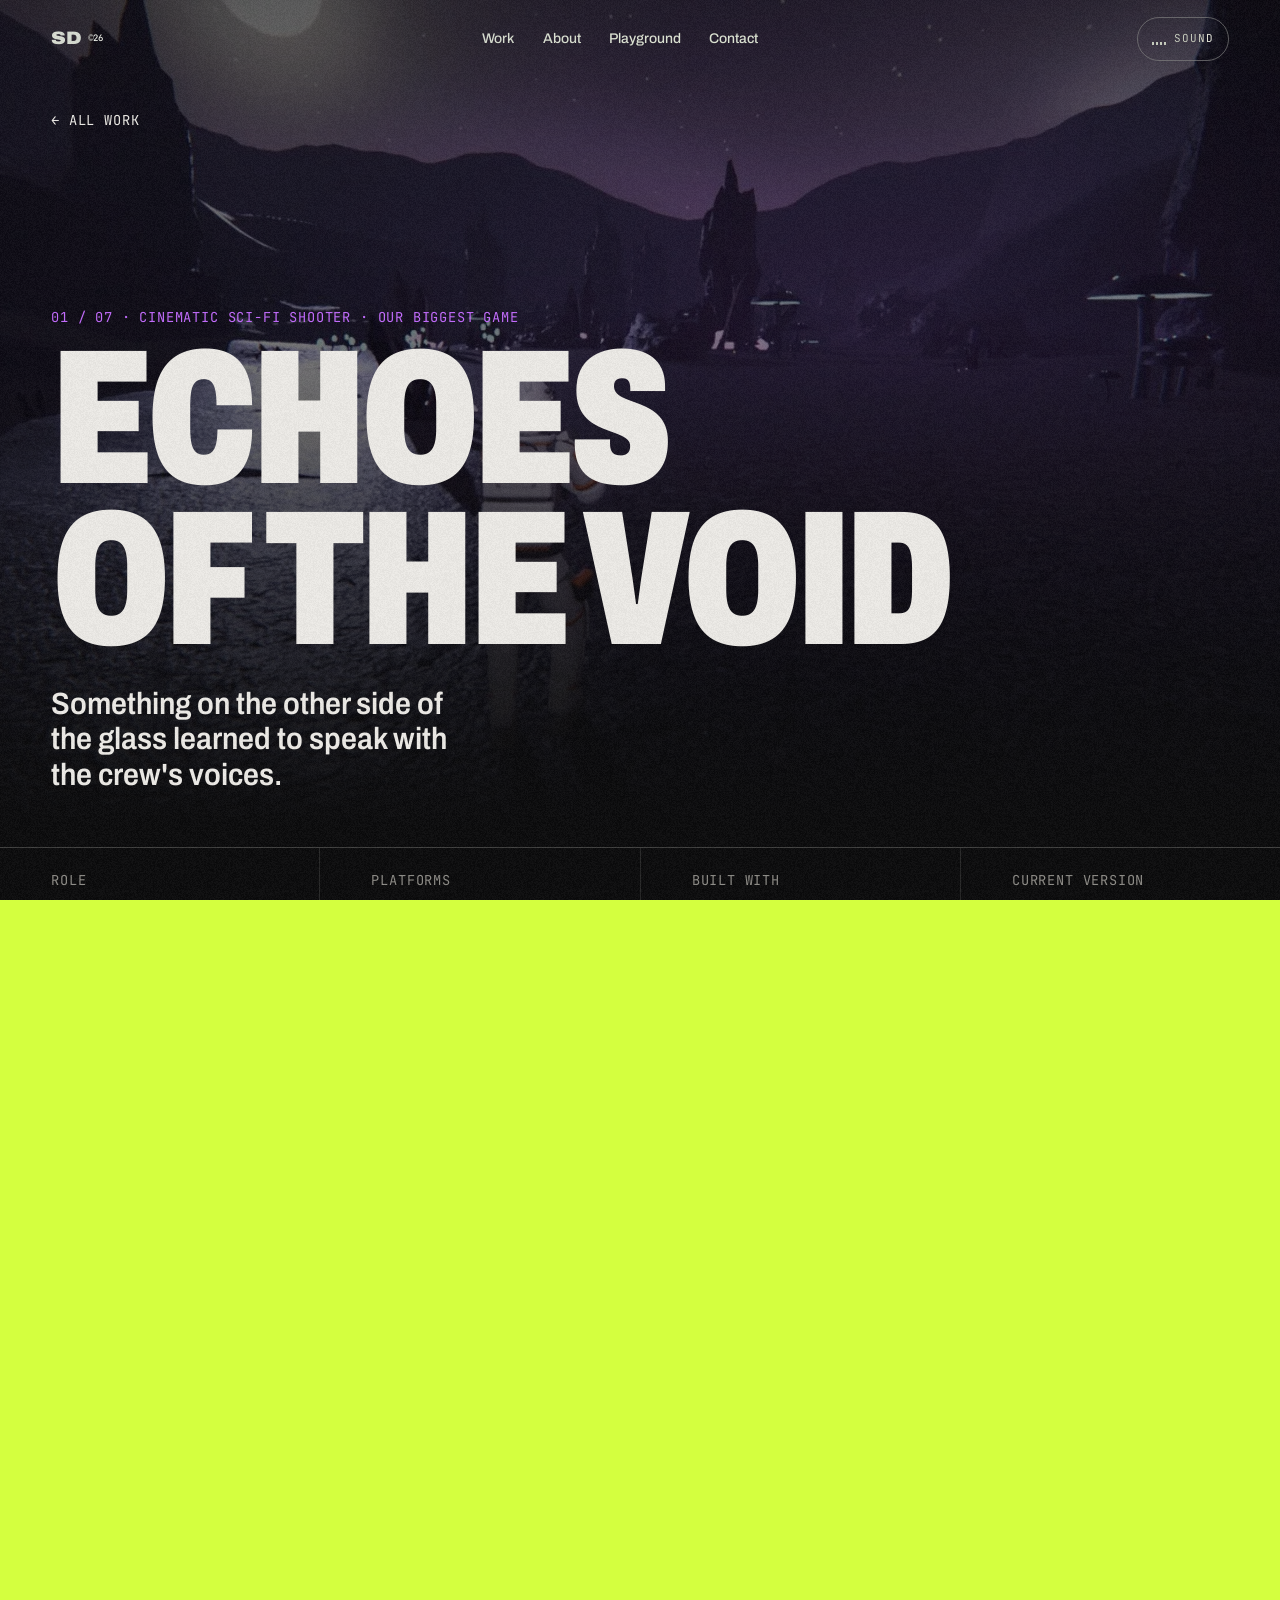
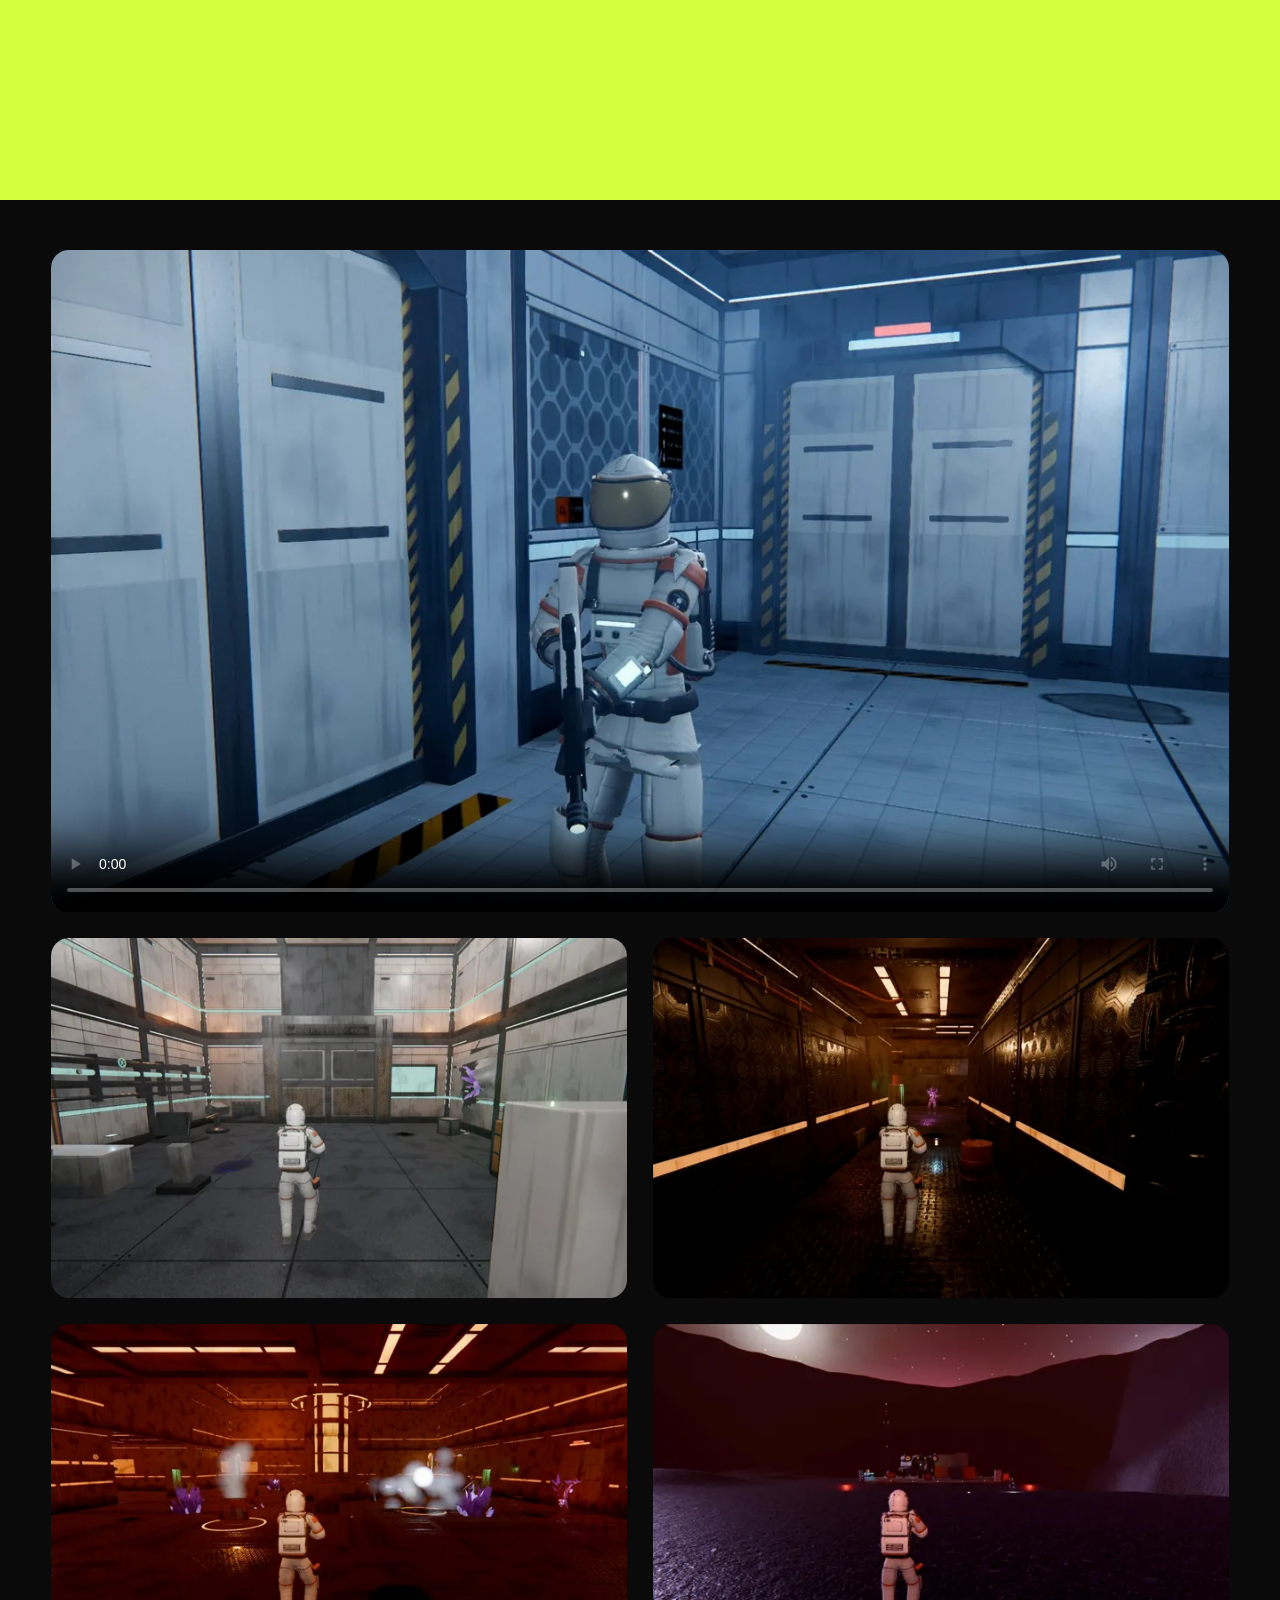
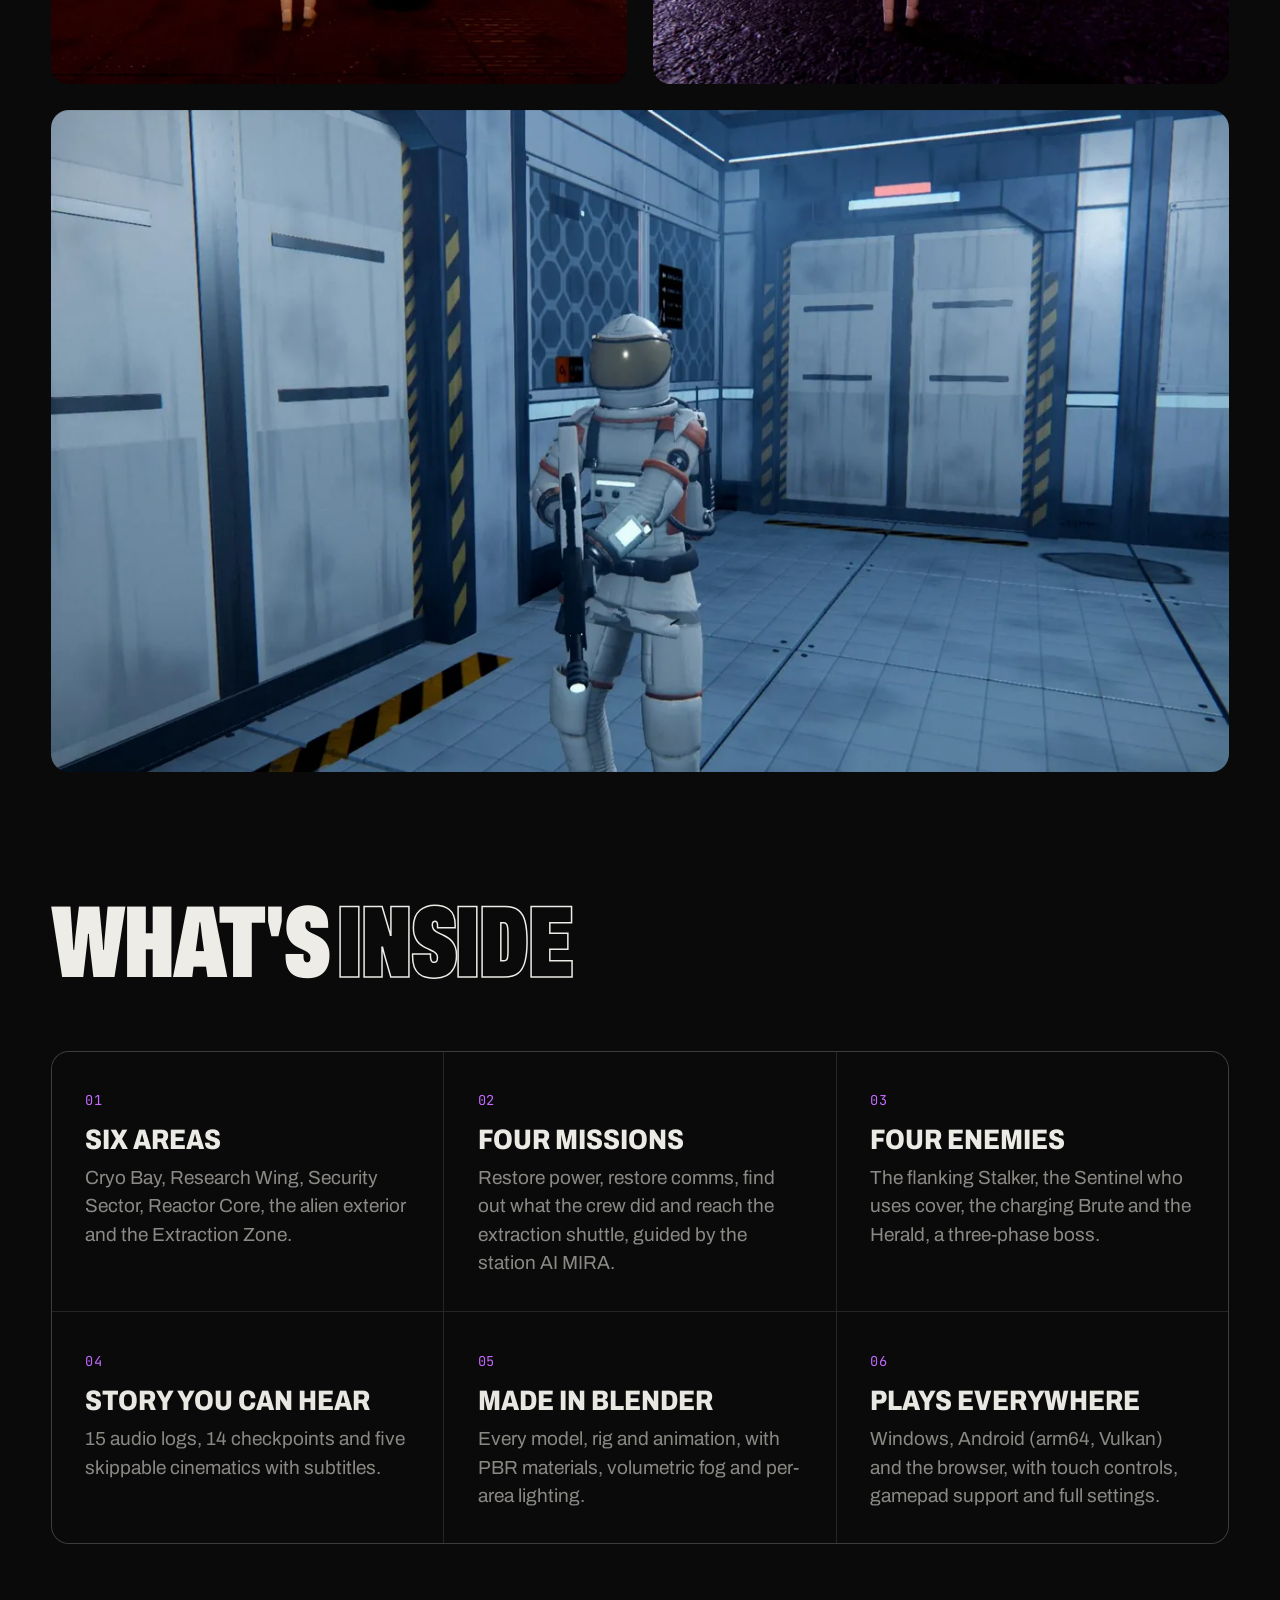
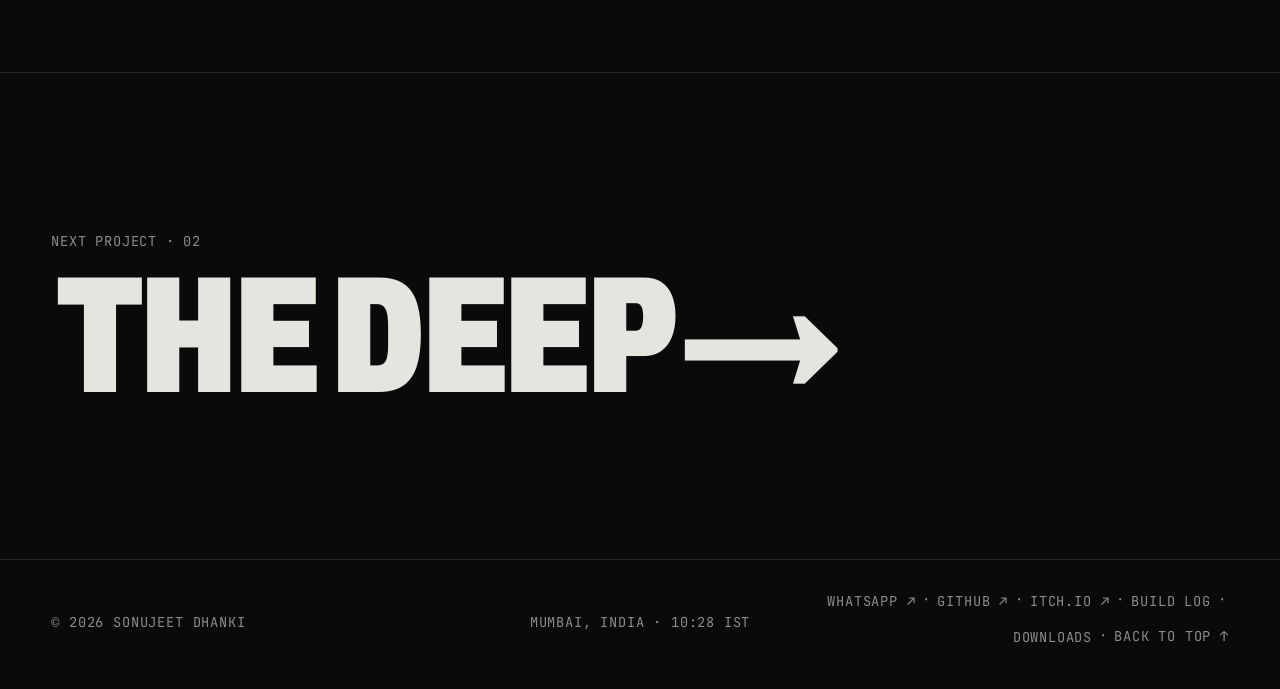
==== work/echoes-of-the-void/index.html @ 6c745fa0 "Portfolio v2.7 (static site) for GitHub Pages at sonujeetdhanki.is-a.dev" ====
<!doctype html>
<html lang="en" class="no-js">
<head>
<script src="../../assets/js/parts.js"></script>
<meta charset="utf-8">
<meta name="viewport" content="width=device-width, initial-scale=1, viewport-fit=cover">
<title>ECHOES OF THE VOID — Sonujeet Dhanki</title>
<meta name="description" content="ECHOES OF THE VOID by Sonujeet Dhanki: a cinematic third-person sci-fi shooter made in Godot 4.7 and Blender. Wake from stasis on an alien world. Web · Windows · Android.">
<meta name="theme-color" content="#0a0a0b">
<meta name="color-scheme" content="dark">
<link rel="canonical" href="https://sonujeetdhanki.is-a.dev/work/echoes-of-the-void/">
<meta property="og:type" content="website">
<meta property="og:site_name" content="Sonujeet Dhanki">
<meta property="og:title" content="ECHOES OF THE VOID — Sonujeet Dhanki">
<meta property="og:description" content="ECHOES OF THE VOID by Sonujeet Dhanki: a cinematic third-person sci-fi shooter made in Godot 4.7 and Blender. Wake from stasis on an alien world. Web · Windows · Android.">
<meta property="og:url" content="https://sonujeetdhanki.is-a.dev/work/echoes-of-the-void/">
<meta property="og:image" content="https://sonujeetdhanki.is-a.dev/og.png">
<meta property="og:image:width" content="1200">
<meta property="og:image:height" content="630">
<meta property="og:image:alt" content="Sonujeet Dhanki — indie game and app developer">
<meta name="twitter:card" content="summary_large_image">
<meta name="twitter:title" content="ECHOES OF THE VOID — Sonujeet Dhanki">
<meta name="twitter:description" content="ECHOES OF THE VOID by Sonujeet Dhanki: a cinematic third-person sci-fi shooter made in Godot 4.7 and Blender. Wake from stasis on an alien world. Web · Windows · Android.">
<meta name="twitter:image" content="https://sonujeetdhanki.is-a.dev/og.png">
<link rel="icon" href="/favicon.ico" sizes="48x48">
<link rel="icon" href="/favicon-192.png" sizes="192x192" type="image/png">
<link rel="icon" href="/favicon-96.png" sizes="96x96" type="image/png">
<link rel="icon" href="../../favicon.svg" type="image/svg+xml">
<link rel="icon" href="../../favicon-32.png" sizes="32x32" type="image/png">
<link rel="apple-touch-icon" href="../../apple-touch-icon.png">
<link rel="manifest" href="../../site.webmanifest">
<link rel="preload" href="../../assets/fonts/archivo-var.woff2" as="font" type="font/woff2" crossorigin>
<link rel="stylesheet" href="../../assets/css/main.css">
<script src="../../assets/js/boot.js"></script>
<script type="application/ld+json">{"@context": "https://schema.org", "@type": "VideoGame", "name": "ECHOES OF THE VOID", "url": "https://sonujeetdhanki.is-a.dev/work/echoes-of-the-void/", "description": "A cinematic third-person sci-fi shooter made in Godot 4.7, with every model, rig and animation made in Blender. NYX-7 is a tidally locked alien world in permanent violet twilight. ORPHEUS Research Station was built 2 km from the Spire, a black monolith that broadcasts structured signals. Then the Spire sang, and the station went dark. For 41 days it has been broadcasting toward Earth in Dr. Iyer's voice: \"Come to us.\" You are Specialist Kabir Rao, woken from medical stasis on day 153.", "image": "https://sonujeetdhanki.is-a.dev/assets/img/eco-cryo-1280.webp", "author": {"@type": "Person", "@id": "https://sonujeetdhanki.is-a.dev/#person", "name": "Sonujeet Dhanki", "url": "https://sonujeetdhanki.is-a.dev/"}, "genre": ["Action", "Shooter", "Sci-fi", "Horror"], "gamePlatform": ["Web", "Windows", "Android"], "operatingSystem": "Web, Windows, Android", "applicationCategory": "GameApplication", "softwareVersion": "1.0.0", "trailer": {"@type": "VideoObject", "name": "ECHOES OF THE VOID trailer", "description": "Gameplay trailer for ECHOES OF THE VOID by Sonujeet Dhanki.", "thumbnailUrl": "https://sonujeetdhanki.is-a.dev/assets/img/eco-cryo-1280.webp", "contentUrl": "https://sonujeetdhanki.is-a.dev/assets/media/eco-trailer.mp4", "uploadDate": "2026-11-04", "duration": "PT1M3S"}, "sameAs": ["https://echoes-of-the-void.sites.tab.bot/", "https://sonujeet.itch.io/echoes-of-the-void", "https://echoes-downloads.sites.tab.bot/download/"], "isAccessibleForFree": true}</script>
<style>:root{--pacc:#C46BFF}</style>
<link rel="stylesheet" href="../../assets/css/v27.css?v=27">
</head>
<body id="top" class="case" data-acc="#C46BFF">
<a class="skip" href="#main">Skip to content</a>
<div class="grain" aria-hidden="true"></div>
<div class="progress" aria-hidden="true"></div>
<header class="hdr">
  <a class="logo" href="../../" aria-label="Sonujeet Dhanki, home">SD<sup>©26</sup></a>
  <nav class="nav" aria-label="Primary">
    <a href="../../#work">Work</a><a href="../../#about">About</a><a href="../../#play">Playground</a><a href="../../#contact">Contact</a>
  </nav>
  <div class="tools">
    <button class="chip snd" type="button" aria-pressed="false" aria-label="Sound off. Turn sound on"><span class="bars" aria-hidden="true"><i></i><i></i><i></i><i></i></span><span class="snd__t">Sound</span></button>
    <button class="chip menu-btn" type="button" aria-expanded="false" aria-controls="mmenu">Menu</button>
  </div>
</header>
<nav class="mmenu" id="mmenu" aria-label="Mobile">
  <a href="../../#work">Work</a><a href="../../#about">About</a><a href="../../#play">Playground</a><a href="../../#contact">Contact</a>
  <div class="mono"><span>Sonujeet Dhanki</span><span>Mumbai, India</span></div>
<a class="mmenu__wa" href="https://wa.me/919890533574?text=Hi%20Sonujeet%2C%20I%20saw%20your%20portfolio" target="_blank" rel="noopener"><svg class="wa-ico" viewBox="0 0 24 24" width="22" height="22" aria-hidden="true" focusable="false"><path fill="currentColor" d="M17.472 14.382c-.297-.149-1.758-.867-2.03-.967-.273-.099-.471-.148-.67.15-.197.297-.767.966-.94 1.164-.173.199-.347.223-.644.075-.297-.15-1.255-.463-2.39-1.475-.883-.788-1.48-1.761-1.653-2.059-.173-.297-.018-.458.13-.606.134-.133.298-.347.446-.52.149-.174.198-.298.298-.497.099-.198.05-.371-.025-.52-.075-.149-.669-1.612-.916-2.207-.242-.579-.487-.5-.669-.51-.173-.008-.371-.01-.57-.01-.198 0-.52.074-.792.372-.272.297-1.04 1.016-1.04 2.479 0 1.462 1.065 2.875 1.213 3.074.149.198 2.096 3.2 5.077 4.487.709.306 1.262.489 1.694.625.712.227 1.36.195 1.871.118.571-.085 1.758-.719 2.006-1.413.248-.694.248-1.289.173-1.413-.074-.124-.272-.198-.57-.347m-5.421 7.403h-.004a9.87 9.87 0 01-5.031-1.378l-.361-.214-3.741.982.998-3.648-.235-.374a9.86 9.86 0 01-1.51-5.26c.001-5.45 4.436-9.884 9.888-9.884 2.64 0 5.122 1.03 6.988 2.898a9.825 9.825 0 012.893 6.994c-.003 5.45-4.437 9.884-9.885 9.884m8.413-18.297A11.815 11.815 0 0012.05 0C5.495 0 .16 5.335.157 11.892c0 2.096.547 4.142 1.588 5.945L.057 24l6.305-1.654a11.882 11.882 0 005.683 1.448h.005c6.554 0 11.89-5.335 11.893-11.893a11.821 11.821 0 00-3.48-8.413z"/></svg><span>Message me on WhatsApp</span></a>
</nav>
<div class="cursor" aria-hidden="true"><div class="cursor__ring"><span>View</span></div><div class="cursor__dot"></div></div>
<div class="curtain" aria-hidden="true"></div>

<main id="main">
  <section class="case-hero" aria-labelledby="case-t">
    <div class="case-hero__bg"><img src="../../assets/img/eco-exterior-1280.webp" srcset="../../assets/img/eco-exterior-720.webp 720w, ../../assets/img/eco-exterior-1280.webp 1280w" sizes="100vw" alt="" width="1280" height="720"></div>
    <a class="back mono" href="../../#work">← All work</a>
    <span class="mono" style="color:var(--pacc);margin-top:auto;margin-bottom:14px">01 / 07 · Cinematic sci-fi shooter · Our biggest game</span>
    <h1 class="case-title" id="case-t"><span class="line"><span>ECHOES</span></span> <span class="line"><span>OF THE VOID</span></span></h1>
    <p class="case-tag">Something on the other side of the glass learned to speak with the crew's voices.</p>
  </section>
  <dl class="case-meta">
    <div><dt class="mono">Role</dt><dd>Design, code, 3D models, rigs, animation, audio, builds</dd></div>
    <div><dt class="mono">Platforms</dt><dd>Web · Windows · Android</dd></div>
    <div><dt class="mono">Built with</dt><dd>Godot 4.7 · Blender 4.2 · GDScript · HTML5 (WebGL) · Android</dd></div>
    <div><dt class="mono">Current version</dt><dd>v1.0.0 · 2026</dd></div>
  </dl>
  <section class="case-body" aria-labelledby="ov-t">
    <h2 id="ov-t">The <span style="color:var(--pacc)">idea</span></h2>
    <div><p>A cinematic third-person sci-fi shooter made in Godot 4.7, with every model, rig and animation made in Blender. NYX-7 is a tidally locked alien world in permanent violet twilight. ORPHEUS Research Station was built 2 km from the Spire, a black monolith that broadcasts structured signals. Then the Spire sang, and the station went dark. For 41 days it has been broadcasting toward Earth in Dr. Iyer&#x27;s voice: &quot;Come to us.&quot; You are Specialist Kabir Rao, woken from medical stasis on day 153.</p><p>Guided by the station AI MIRA, restore power, restore comms, find out what the crew did, warn Earth not to answer, and reach the extraction shuttle.</p><div class="case-links"><a class="btn magnetic" href="https://echoes-of-the-void.sites.tab.bot/" rel="noopener">Play in browser <span class="arr" aria-hidden="true">→</span></a><a class="btn btn--ghost magnetic" href="https://echoes-downloads.sites.tab.bot/download/" rel="noopener">Download for Windows · Android <span class="arr" aria-hidden="true">→</span></a><a class="btn btn--ghost magnetic" href="https://sonujeet.itch.io/echoes-of-the-void" rel="noopener">Get it on itch.io <span class="arr" aria-hidden="true">→</span></a></div><p class="mono" style="color:var(--mute);margin-top:18px">The browser version is for desktop browsers and downloads about 172 MB the first time. The Windows build looks and runs best.</p></div>
  </section>
  <div class="gallery">
  <div class="wide rv"><video class="trailer" controls playsinline preload="none" poster="../../assets/img/eco-cryo-1280.webp" src="../../assets/media/eco-trailer.mp4" aria-label="ECHOES OF THE VOID gameplay trailer"></video></div>
  <div class="two"><div class="wide rv"><img src="../../assets/img/eco-research-1280.webp" srcset="../../assets/img/eco-research-720.webp 720w, ../../assets/img/eco-research-1280.webp 1280w" sizes="(max-width:700px) 92vw, 46vw" alt="ECHOES OF THE VOID: the Research Wing" width="1280" height="720" loading="lazy" decoding="async"></div><div class="wide rv"><img src="../../assets/img/eco-security-1280.webp" srcset="../../assets/img/eco-security-720.webp 720w, ../../assets/img/eco-security-1280.webp 1280w" sizes="(max-width:700px) 92vw, 46vw" alt="ECHOES OF THE VOID: the Security Sector" width="1280" height="720" loading="lazy" decoding="async"></div></div>
  <div class="two"><div class="wide rv"><img src="../../assets/img/eco-reactor-1280.webp" srcset="../../assets/img/eco-reactor-720.webp 720w, ../../assets/img/eco-reactor-1280.webp 1280w" sizes="(max-width:700px) 92vw, 46vw" alt="ECHOES OF THE VOID: the Reactor Core" width="1280" height="720" loading="lazy" decoding="async"></div><div class="wide rv"><img src="../../assets/img/eco-extraction-1280.webp" srcset="../../assets/img/eco-extraction-720.webp 720w, ../../assets/img/eco-extraction-1280.webp 1280w" sizes="(max-width:700px) 92vw, 46vw" alt="ECHOES OF THE VOID: the Extraction Zone" width="1280" height="720" loading="lazy" decoding="async"></div></div>
  <div class="wide rv"><img src="../../assets/img/eco-cryo-1280.webp" srcset="../../assets/img/eco-cryo-720.webp 720w, ../../assets/img/eco-cryo-1280.webp 1280w" sizes="92vw" alt="ECHOES OF THE VOID: Specialist Kabir Rao in the Cryo Bay" width="1280" height="720" loading="lazy" decoding="async"></div>
</div>
  <section class="feat-wrap" aria-labelledby="ft-t"><div class="sec-head"><h2 class="sec-title" id="ft-t" style="font-size:clamp(44px,8vw,130px)">What's <span class="o">inside</span></h2></div><div class="feat"><div><div class="rv"><span class="mono">01</span><h3>Six areas</h3><p>Cryo Bay, Research Wing, Security Sector, Reactor Core, the alien exterior and the Extraction Zone.</p></div></div><div><div class="rv"><span class="mono">02</span><h3>Four missions</h3><p>Restore power, restore comms, find out what the crew did and reach the extraction shuttle, guided by the station AI MIRA.</p></div></div><div><div class="rv"><span class="mono">03</span><h3>Four enemies</h3><p>The flanking Stalker, the Sentinel who uses cover, the charging Brute and the Herald, a three-phase boss.</p></div></div><div><div class="rv"><span class="mono">04</span><h3>Story you can hear</h3><p>15 audio logs, 14 checkpoints and five skippable cinematics with subtitles.</p></div></div><div><div class="rv"><span class="mono">05</span><h3>Made in Blender</h3><p>Every model, rig and animation, with PBR materials, volumetric fog and per-area lighting.</p></div></div><div><div class="rv"><span class="mono">06</span><h3>Plays everywhere</h3><p>Windows, Android (arm64, Vulkan) and the browser, with touch controls, gamepad support and full settings.</p></div></div></div></section>
  <a class="next" href="../../work/the-deep/" data-cursor="Next"><span class="mono">Next project · 02</span><span class="next__t">THE DEEP →</span></a>
</main>
<footer class="ftr">
  <span class="mono">© 2026 Sonujeet Dhanki</span>
  <span class="mono mid">Mumbai, India · <span class="ist">--:--</span> IST</span>
  <span class="end"><a class="mono" href="https://wa.me/919890533574?text=Hi%20Sonujeet%2C%20I%20saw%20your%20portfolio" target="_blank" rel="noopener">WhatsApp ↗</a> &nbsp;·&nbsp; <a class="mono" href="https://github.com/sonujeetdhanki2003-stack" target="_blank" rel="noopener me">GitHub ↗</a> &nbsp;·&nbsp; <a class="mono" href="https://sonujeet.itch.io" rel="noopener">itch.io ↗</a> &nbsp;·&nbsp; <a class="mono" href="../../build-log/">Build log</a> &nbsp;·&nbsp; <a class="mono" href="../../downloads/">Downloads</a> &nbsp;·&nbsp; <a class="mono to-top" href="#top">Back to top ↑</a></span>
</footer>

<script type="module" src="../../assets/js/main.js?v=27"></script>
<script src="../../assets/js/v27.js?v=27" defer></script>
</body>
</html>
---- assets/css/main.css ----
@font-face{font-family:"Archivo";src:url("../fonts/archivo-var.woff2") format("woff2");font-weight:100 900;font-stretch:62% 125%;font-display:swap}
@font-face{font-family:"JBM";src:url("../fonts/jbm-var.woff2") format("woff2");font-weight:100 800;font-display:swap}
:root{
  --bg:#0a0a0b;--bg2:#111113;--ink:#eeece7;--mute:#8d8b86;--line:rgba(238,236,231,.12);
  --acc:#d4ff3f;--acc-ink:#0a0a0b;
  --f:"Archivo",system-ui,-apple-system,"Segoe UI",Roboto,sans-serif;--m:"JBM",ui-monospace,Menlo,Consolas,monospace;
  --pad:clamp(18px,4vw,56px);--ease:cubic-bezier(.16,1,.3,1);
  --vh:1svh;
}
*,*::before,*::after{box-sizing:border-box}
html{-webkit-text-size-adjust:100%;text-size-adjust:100%;background:var(--bg);color:var(--ink);scrollbar-width:thin;scrollbar-color:#333 var(--bg)}
html.lenis,html.lenis body{height:auto}
.lenis.lenis-smooth{scroll-behavior:auto!important}
body{margin:0;font-family:var(--f);font-size:clamp(16px,1.05vw + 10px,19px);line-height:1.5;font-stretch:100%;overflow-x:clip;-webkit-font-smoothing:antialiased;-webkit-tap-highlight-color:transparent}
img,video,svg,canvas{display:block;max-width:100%}
a{color:inherit;text-decoration:none}
button{font:inherit;color:inherit;background:none;border:0;padding:0;cursor:pointer}
::selection{background:var(--acc);color:var(--acc-ink)}
:focus-visible{outline:2px solid var(--acc);outline-offset:4px;border-radius:4px}
.sr{position:absolute!important;width:1px;height:1px;padding:0;margin:-1px;overflow:hidden;clip:rect(0,0,0,0);white-space:nowrap;border:0}
.skip{position:fixed;left:12px;top:-60px;z-index:200;background:var(--acc);color:var(--acc-ink);padding:10px 14px;border-radius:999px;font-weight:700}
.skip:focus{top:12px}
.mono{font-family:var(--m);font-size:.72em;letter-spacing:.06em;text-transform:uppercase}
.acc{color:var(--acc)}

/* grain */
.grain{position:fixed;inset:-50%;z-index:90;pointer-events:none;opacity:.07;background:url("../img/noise.png");animation:grain 1s steps(6) infinite}
@keyframes grain{0%{transform:translate(0,0)}20%{transform:translate(-5%,3%)}40%{transform:translate(4%,-6%)}60%{transform:translate(-3%,5%)}80%{transform:translate(6%,2%)}100%{transform:translate(0,0)}}

/* gl */
#gl{position:fixed;inset:0;width:100%;height:100%;z-index:0;pointer-events:none;opacity:0;transition:opacity 1.2s var(--ease)}
#gl.on{opacity:1}
.vignette{position:fixed;inset:0;z-index:1;pointer-events:none;background:radial-gradient(120% 80% at 50% 50%,transparent 55%,rgba(0,0,0,.55))}
main,header,footer{position:relative;z-index:2}

/* loader */
.loader{position:fixed;inset:0;z-index:150;background:var(--bg);display:flex;flex-direction:column;justify-content:space-between;padding:var(--pad)}
.loader__top,.loader__bot{display:flex;justify-content:space-between;align-items:flex-end;gap:1rem}
.loader__count{font-weight:900;font-size:clamp(88px,22vw,300px);line-height:.8;font-stretch:62%;letter-spacing:-.02em;font-variant-numeric:tabular-nums}
.loader__bar{position:absolute;left:0;bottom:0;height:3px;width:100%;background:var(--acc);transform-origin:left;transform:scaleX(0)}
.no-js .loader,.loaded .loader{display:none}
.curtain{position:fixed;inset:0;z-index:160;background:var(--acc);transform:translateY(100%);pointer-events:none}
.curtain.in{transform:translateY(0)}

/* header */
.hdr{position:fixed;top:0;left:0;right:0;z-index:100;display:flex;align-items:center;justify-content:space-between;padding:16px var(--pad);mix-blend-mode:difference;color:#fff}
.logo{font-weight:900;font-size:18px;letter-spacing:-.01em;font-stretch:115%;display:flex;align-items:center;gap:.35em;min-height:44px}
.logo sup{font-family:var(--m);font-size:9px;font-weight:500}
.nav{display:flex;gap:clamp(14px,2.2vw,34px);align-items:center}
.nav a{position:relative;font-size:14px;padding:12px 0;font-weight:500}
.nav a::after{content:"";position:absolute;left:0;right:0;bottom:8px;height:1px;background:currentColor;transform:scaleX(0);transform-origin:right;transition:transform .5s var(--ease)}
.nav a:hover::after{transform:scaleX(1);transform-origin:left}
.tools{display:flex;align-items:center;gap:6px}
.chip{display:inline-flex;align-items:center;gap:8px;min-height:44px;min-width:44px;justify-content:center;padding:0 14px;border:1px solid rgba(255,255,255,.35);border-radius:999px;font-family:var(--m);font-size:11px;letter-spacing:.08em;text-transform:uppercase}
.snd .bars{display:inline-flex;gap:2px;align-items:flex-end;height:12px}
.snd .bars i{width:2px;height:3px;background:currentColor;transition:height .3s}
.snd[aria-pressed="true"] .bars i{animation:eq .9s ease-in-out infinite}
.snd[aria-pressed="true"] .bars i:nth-child(2){animation-delay:-.3s}.snd[aria-pressed="true"] .bars i:nth-child(3){animation-delay:-.6s}.snd[aria-pressed="true"] .bars i:nth-child(4){animation-delay:-.15s}
@keyframes eq{0%,100%{height:3px}50%{height:12px}}
.menu-btn{display:none}
@media (max-width:820px){.nav{display:none}.menu-btn{display:inline-flex}}

/* mobile menu */
.mmenu{position:fixed;inset:0;z-index:99;background:var(--acc);color:var(--acc-ink);display:flex;flex-direction:column;justify-content:flex-end;padding:90px var(--pad) 40px;clip-path:inset(0 0 100% 0);transition:clip-path .8s var(--ease);visibility:hidden}
.mmenu.open{clip-path:inset(0 0 0 0);visibility:visible}
.mmenu a{display:block;font-weight:900;font-size:clamp(48px,15vw,96px);line-height:.95;font-stretch:75%;letter-spacing:-.02em;padding:.06em 0}
.mmenu .mono{margin-top:28px;display:flex;justify-content:space-between}
body.menu-open .hdr{mix-blend-mode:normal;color:var(--acc-ink)}
body.menu-open .hdr .chip{border-color:rgba(0,0,0,.35)}

/* hero */
.hero{position:relative;min-height:100vh;min-height:100svh;display:flex;flex-direction:column;justify-content:space-between;padding:96px var(--pad) 22px}
.hero__meta{display:flex;justify-content:space-between;gap:1rem;color:var(--mute)}
.hero__center{flex:1;display:grid;place-items:center;pointer-events:none}
.hero__name{margin:0;font-weight:900;font-stretch:125%;font-size:clamp(56px,13vw,220px);line-height:.85;letter-spacing:-.03em;text-align:center}
.has-gl .hero__name{opacity:0}
.hero__name .l2{display:block}
.hero__bottom{display:grid;grid-template-columns:1fr auto;align-items:end;gap:20px}
.hero__line{font-weight:800;font-stretch:80%;font-size:clamp(30px,5.4vw,84px);line-height:.95;letter-spacing:-.02em;margin:0;max-width:14ch;text-transform:uppercase}
.hero__line .w{display:inline-block;overflow:hidden;vertical-align:top;padding-bottom:.06em}
.hero__line .w>span{display:inline-block}
.hero__side{display:flex;flex-direction:column;align-items:flex-end;gap:14px;text-align:right;color:var(--mute);max-width:30ch;font-size:15px}
.scroll-cue{display:inline-flex;align-items:center;gap:10px;color:var(--ink)}
.scroll-cue .dot{width:8px;height:8px;border-radius:50%;background:var(--acc);animation:cue 1.6s var(--ease) infinite}
@keyframes cue{0%{transform:translateY(-6px);opacity:0}40%{opacity:1}100%{transform:translateY(8px);opacity:0}}
.hud{position:absolute;left:var(--pad);right:var(--pad);top:50%;display:flex;justify-content:space-between;pointer-events:none;color:var(--mute)}
@media (max-width:700px){
  .hero{padding-top:84px}
  .hero__bottom{grid-template-columns:1fr}
  .hero__side{align-items:flex-start;text-align:left}
  .hud{display:none}
}

/* marquee */
.marquee{position:relative;overflow:hidden;border-block:1px solid var(--line);padding:clamp(14px,2vw,26px) 0;background:var(--bg)}
.marquee__track{display:flex;width:max-content;will-change:transform}
.marquee__item{display:flex;align-items:center;gap:.4em;padding-right:.4em;font-weight:900;font-size:clamp(44px,9vw,150px);line-height:1;letter-spacing:-.02em;font-stretch:70%;white-space:nowrap}
.marquee__item .o{color:transparent;-webkit-text-stroke:1.5px var(--ink)}
.marquee__item .star{color:var(--acc);font-size:.5em;transform:translateY(-.1em)}

/* sections */
section{position:relative}
.sec-head{display:flex;justify-content:space-between;align-items:flex-end;gap:1rem;padding:0 var(--pad);margin-bottom:clamp(28px,5vw,64px)}
.sec-title{margin:0;font-weight:900;font-stretch:75%;font-size:clamp(48px,10vw,170px);line-height:.85;letter-spacing:-.03em;text-transform:uppercase}
.sec-title .o{color:transparent;-webkit-text-stroke:1.5px var(--ink)}
.kicker{color:var(--mute);display:flex;gap:.8em;align-items:center}
.kicker::before{content:"";width:28px;height:1px;background:var(--acc)}

/* intro statement */
.statement{padding:clamp(110px,18vw,240px) var(--pad);background:linear-gradient(var(--bg) 0, rgba(10,10,11,.0) 30%, rgba(10,10,11,0) 70%, var(--bg))}
.statement p{margin:0;font-weight:700;font-stretch:90%;font-size:clamp(28px,4.6vw,76px);line-height:1.05;letter-spacing:-.02em;max-width:20ch}
.statement .word{display:inline-block;opacity:.16;transition:opacity .2s}
.no-js .statement .word,.rm .statement .word{opacity:1}
.statement em{font-style:normal;color:var(--acc)}
.statement .mono{display:block;margin-bottom:28px;color:var(--mute)}

/* work */
.work{padding:clamp(70px,10vw,140px) 0 clamp(40px,6vw,80px)}
.reel{position:relative}
.reel__track{display:flex;gap:clamp(18px,3vw,40px);padding:0 var(--pad);will-change:transform}
.card{position:relative;flex:0 0 auto;width:min(74vw,1040px);display:flex;flex-direction:column;gap:18px;color:var(--ink)}
.card__media{position:relative;aspect-ratio:16/9;border-radius:clamp(14px,1.4vw,22px);overflow:hidden;background:#141416;isolation:isolate;transform:translateZ(0)}
.card__media img,.card__media video{position:absolute;inset:0;width:100%;height:100%;object-fit:cover;transition:transform 1.2s var(--ease),opacity .6s}
.card__media video{opacity:0}
.card__media video.playing{opacity:1}
.card:hover .card__media img,.card:hover .card__media video{transform:scale(1.04)}
.card__media::after{content:"";position:absolute;inset:0;background:linear-gradient(180deg,transparent 55%,rgba(0,0,0,.55));pointer-events:none;z-index:2}
.card__tag{position:absolute;z-index:3;left:16px;top:16px;display:flex;gap:6px;flex-wrap:wrap}
.pill{display:inline-flex;align-items:center;min-height:28px;padding:0 10px;border-radius:999px;background:rgba(10,10,11,.6);backdrop-filter:blur(8px);-webkit-backdrop-filter:blur(8px);border:1px solid rgba(255,255,255,.14);font-family:var(--m);font-size:10.5px;letter-spacing:.06em;text-transform:uppercase;color:#fff}
.card__row{display:flex;justify-content:space-between;align-items:flex-start;gap:1rem}
.card__title{margin:0;font-weight:900;font-stretch:72%;font-size:clamp(46px,7.4vw,128px);line-height:.82;letter-spacing:-.03em;text-transform:uppercase}
.card__num{font-family:var(--m);font-size:12px;color:var(--acc);padding-top:.5em}
.card__desc{color:var(--mute);max-width:44ch;margin:0;font-size:.95em}
.card__cta{display:inline-flex;align-items:center;gap:10px;font-weight:600;white-space:nowrap}
.card__cta .arr{display:inline-grid;place-items:center;width:44px;height:44px;border-radius:50%;background:var(--acc);color:var(--acc-ink);transition:transform .5s var(--ease)}
.card:hover .card__cta .arr{transform:rotate(-45deg)}
.card--end{width:min(50vw,560px);justify-content:center}
.card--end .big{font-weight:900;font-stretch:72%;font-size:clamp(40px,6vw,100px);line-height:.85;text-transform:uppercase;letter-spacing:-.03em;margin:0 0 20px}
/* phones inside media */
.phones{position:absolute;inset:0;display:flex;align-items:center;justify-content:center;gap:4%;padding:0 6%;background:radial-gradient(80% 90% at 50% 100%,var(--tint,#1f2a18),#0e0f10 70%)}
.phone{position:relative;width:24%;aspect-ratio:540/1169;border-radius:clamp(10px,1.6vw,26px);overflow:hidden;border:clamp(3px,.4vw,6px) solid #1c1c1f;box-shadow:0 30px 60px -20px rgba(0,0,0,.8),0 0 0 1px rgba(255,255,255,.08);background:#000}
.phone img{position:absolute;inset:0;width:100%;height:100%;object-fit:cover}
.phones .phone:nth-child(1){transform:translateY(10%) rotate(-6deg)}
.phones .phone:nth-child(2){transform:translateY(-4%);width:27%}
.phones .phone:nth-child(3){transform:translateY(10%) rotate(6deg)}
.card .phones .phone{position:relative}
/* platform 0 flicker */
.flicker img{animation:kb 18s ease-in-out infinite alternate}
.flicker::before{content:"";position:absolute;inset:0;z-index:1;background:#000;opacity:0;animation:flick 6s steps(1) infinite;pointer-events:none}
@keyframes kb{from{transform:scale(1.02)}to{transform:scale(1.12) translate(-2%,1%)}}
@keyframes flick{0%,100%{opacity:0}61%{opacity:.75}62%{opacity:0}64%{opacity:.5}65%{opacity:0}88%{opacity:.85}88.6%{opacity:0}}
.flicker .alt{opacity:0}
.flicker.swap .alt{opacity:1}

@media (max-width:820px){
  .reel__track{flex-direction:column;gap:28px}
  .card{width:100%;position:sticky;top:76px;background:var(--bg);padding-bottom:18px;border-radius:0 0 18px 18px}
  .card__media{aspect-ratio:4/3.4}
  .card--end{display:none}
  .phone{width:30%}.phones .phone:nth-child(2){width:33%}
  .card__row{flex-direction:column;gap:12px}
}

/* about */
.about{padding:clamp(90px,12vw,180px) var(--pad);display:grid;grid-template-columns:1.1fr 1fr;gap:clamp(30px,6vw,100px);align-items:start}
.about__big{margin:0;font-weight:900;font-stretch:72%;font-size:clamp(52px,9vw,150px);line-height:.85;letter-spacing:-.03em;text-transform:uppercase}
.about__big .o{color:transparent;-webkit-text-stroke:1.5px var(--ink)}
.about__copy p{margin:0 0 1.1em;font-size:clamp(17px,1.4vw,22px);line-height:1.45;color:#cfcdc7}
.about__copy p:first-child{color:var(--ink);font-size:clamp(20px,1.8vw,28px);line-height:1.3;font-weight:600}
.facts{display:grid;grid-template-columns:repeat(2,1fr);gap:1px;background:var(--line);border:1px solid var(--line);border-radius:16px;overflow:hidden;margin-top:28px}
.facts div{background:var(--bg);padding:18px}
.facts dt{color:var(--mute);margin-bottom:6px}
.facts dd{margin:0;font-weight:700;font-size:clamp(18px,1.6vw,24px);font-stretch:85%}
@media (max-width:820px){.about{grid-template-columns:1fr}}

/* skills */
.skills{padding:clamp(70px,10vw,140px) 0;background:var(--bg)}
.skill{display:grid;grid-template-columns:70px 1fr auto;gap:20px;align-items:center;padding:clamp(18px,2.4vw,30px) var(--pad);border-top:1px solid var(--line);position:relative;overflow:hidden}
.skill:last-child{border-bottom:1px solid var(--line)}
.skill::before{content:"";position:absolute;inset:0;background:var(--acc);transform:scaleY(0);transform-origin:bottom;transition:transform .6s var(--ease);z-index:0}
.skill>*{position:relative;z-index:1;transition:color .4s}
.skill h3{margin:0;font-weight:800;font-stretch:78%;font-size:clamp(28px,4.8vw,72px);line-height:.95;letter-spacing:-.02em;text-transform:uppercase}
.skill p{margin:0;color:var(--mute);max-width:36ch;font-size:.92em;text-align:right}
.skill .mono{color:var(--acc)}
@media (hover:hover){.skill:hover::before{transform:scaleY(1)}.skill:hover>*{color:var(--acc-ink)}.skill:hover p{color:rgba(10,10,11,.75)}}
@media (max-width:820px){.skill{grid-template-columns:44px 1fr}.skill p{grid-column:2;text-align:left}}
.stack{display:flex;flex-wrap:wrap;gap:8px;padding:28px var(--pad) 0}
.stack .pill{background:transparent;color:var(--ink);min-height:34px;font-size:11px}
.craft{padding:22px var(--pad) 0;color:var(--mute);font-size:.95em;max-width:62ch}

/* playground */
.play{padding:clamp(80px,11vw,160px) var(--pad);display:grid;grid-template-columns:1fr minmax(300px,520px);gap:clamp(30px,6vw,90px);align-items:center}
.play__copy p{color:var(--mute);max-width:40ch}
.play__copy h2{margin:0 0 20px}
.game{position:relative;border:1px solid var(--line);border-radius:22px;padding:18px;background:rgba(17,17,19,.86);backdrop-filter:blur(6px);-webkit-backdrop-filter:blur(6px)}
.game__hud{display:flex;justify-content:space-between;align-items:center;margin-bottom:14px;color:var(--mute)}
.game__hud b{color:var(--ink);font-weight:600}
.grid{display:grid;grid-template-columns:repeat(4,1fr);gap:8px}
.tile{aspect-ratio:1;border-radius:12px;background:#17171a;border:1px solid rgba(255,255,255,.06);display:grid;place-items:center;transition:transform .25s var(--ease),background .3s;touch-action:manipulation}
.tile:active{transform:scale(.94)}
.tile svg{width:62%;height:62%}
.tile.right{background:var(--acc)}
.tile.wrong{animation:shake .4s}
@keyframes shake{25%{transform:translateX(-5px)}75%{transform:translateX(5px)}}
.game__msg{position:absolute;inset:0;border-radius:22px;background:rgba(10,10,11,.92);display:flex;flex-direction:column;align-items:center;justify-content:center;text-align:center;gap:14px;padding:24px}
.game__msg[hidden]{display:none}
.game__msg h3{margin:0;font-weight:900;font-stretch:75%;font-size:clamp(34px,5vw,56px);line-height:.9;text-transform:uppercase}
.game__msg p{margin:0;color:var(--mute);max-width:30ch}
@media (max-width:820px){.play{grid-template-columns:1fr}}

/* buttons */
.btn{position:relative;display:inline-flex;align-items:center;justify-content:center;gap:12px;min-height:56px;padding:0 28px;border-radius:999px;background:var(--acc);color:var(--acc-ink);font-weight:700;font-size:16px;overflow:hidden;isolation:isolate;will-change:transform}
.btn::before{content:"";position:absolute;inset:0;background:var(--ink);transform:translateY(101%);border-radius:inherit;transition:transform .5s var(--ease);z-index:-1}
.btn:hover::before{transform:translateY(0)}
.btn--ghost{background:transparent;color:var(--ink);border:1px solid rgba(238,236,231,.35)}
.btn--ghost::before{background:var(--acc)}
.btn--ghost:hover{color:var(--acc-ink)}
.btn .arr{transition:transform .5s var(--ease)}
.btn:hover .arr{transform:translateX(4px) rotate(-45deg)}

/* contact */
.contact{padding:clamp(100px,14vw,200px) var(--pad) clamp(60px,8vw,100px);text-align:center}
.contact .kicker{justify-content:center}
.contact__big{margin:24px 0 40px;font-weight:900;font-stretch:70%;font-size:clamp(64px,15vw,260px);line-height:.8;letter-spacing:-.035em;text-transform:uppercase}
.contact__big .o{color:transparent;-webkit-text-stroke:2px var(--ink)}
.contact__btns{display:flex;flex-wrap:wrap;gap:12px;justify-content:center}
.contact__mail{display:block;margin-top:26px;color:var(--mute);font-family:var(--m);font-size:13px;word-break:break-all}
.copy{color:var(--ink);text-decoration:underline;text-underline-offset:3px;min-height:44px;padding:0 6px}

/* footer */
.ftr{padding:26px var(--pad) 30px;border-top:1px solid var(--line);display:grid;grid-template-columns:1fr auto 1fr;gap:16px;align-items:center;color:var(--mute);background:var(--bg)}
.ftr a:hover{color:var(--ink)}
.ftr .mid{text-align:center}.ftr .end{text-align:right}
.ftr .to-top{min-height:44px;display:inline-flex;align-items:center}
@media (max-width:700px){.ftr{grid-template-columns:1fr;text-align:center}.ftr .end{text-align:center}}

/* cursor */
.cursor{position:fixed;left:0;top:0;z-index:180;pointer-events:none;display:none}
.cursor__dot{position:absolute;width:8px;height:8px;margin:-4px 0 0 -4px;border-radius:50%;background:var(--acc)}
.cursor__ring{position:absolute;width:44px;height:44px;margin:-22px 0 0 -22px;border-radius:50%;border:1px solid rgba(238,236,231,.5);display:grid;place-items:center;transition:width .4s var(--ease),height .4s var(--ease),margin .4s var(--ease),background .4s,border-color .4s}
.cursor__ring span{font-family:var(--m);font-size:11px;letter-spacing:.08em;text-transform:uppercase;color:var(--acc-ink);opacity:0;transition:opacity .3s}
.cursor.big .cursor__ring{width:96px;height:96px;margin:-48px 0 0 -48px;background:var(--acc);border-color:var(--acc)}
.cursor.big .cursor__ring span{opacity:1}
.cursor.big .cursor__dot{opacity:0}
.cursor.link .cursor__ring{width:64px;height:64px;margin:-32px 0 0 -32px;border-color:var(--acc)}
@media (hover:hover) and (pointer:fine){.has-cursor .cursor{display:block}.has-cursor,.has-cursor a,.has-cursor button{cursor:none}}

/* reveal */
.rv{opacity:0;transform:translateY(30px)}
.no-js .rv,.rm .rv{opacity:1;transform:none}

/* case pages */
.case-hero{min-height:92svh;display:flex;flex-direction:column;justify-content:flex-end;padding:110px var(--pad) 36px;position:relative;overflow:hidden}
.case-hero__bg{position:absolute;inset:0;z-index:-1}
.case-hero__bg img,.case-hero__bg video{width:100%;height:100%;object-fit:cover;opacity:.55}
.case-hero__bg::after{content:"";position:absolute;inset:0;background:linear-gradient(180deg,rgba(10,10,11,.4),rgba(10,10,11,.2) 40%,var(--bg))}
.case-title{margin:0;font-weight:900;font-stretch:72%;font-size:clamp(68px,15vw,250px);line-height:.8;letter-spacing:-.035em;text-transform:uppercase}
.case-title .line{display:block;overflow:hidden;padding-bottom:.04em}
.case-title .line>span{display:block}
.case-tag{font-weight:600;font-size:clamp(20px,2.4vw,34px);line-height:1.15;max-width:26ch;margin:22px 0 0;font-stretch:90%}
.case-meta{display:grid;grid-template-columns:repeat(4,1fr);gap:1px;background:var(--line);border-block:1px solid var(--line)}
.case-meta div{background:var(--bg);padding:22px var(--pad)}
.case-meta dt{color:var(--mute);margin-bottom:8px}
.case-meta dd{margin:0;font-weight:600}
@media (max-width:820px){.case-meta{grid-template-columns:1fr 1fr}.case-meta div{padding:18px}}
.case-body{padding:clamp(70px,10vw,140px) var(--pad);display:grid;grid-template-columns:1fr 1.3fr;gap:clamp(30px,6vw,100px)}
.case-body h2{margin:0;font-weight:900;font-stretch:75%;font-size:clamp(40px,6vw,90px);line-height:.88;text-transform:uppercase;letter-spacing:-.02em}
.case-body p{margin:0 0 1em;font-size:clamp(18px,1.5vw,23px);line-height:1.45;color:#d6d4ce}
.case-links{display:flex;flex-wrap:wrap;gap:10px;margin-top:28px}
@media (max-width:820px){.case-body{grid-template-columns:1fr}}
.gallery{padding:0 var(--pad);display:grid;gap:clamp(14px,2vw,26px)}
.gallery .wide{border-radius:clamp(14px,1.4vw,22px);overflow:hidden;background:#141416;aspect-ratio:16/9;position:relative}
.gallery .wide img,.gallery .wide video{width:100%;height:100%;object-fit:cover}
.gallery .two{display:grid;grid-template-columns:1fr 1fr;gap:clamp(14px,2vw,26px)}
.gallery .two .wide{aspect-ratio:16/10}
@media (max-width:700px){.gallery .two{grid-template-columns:1fr}}
.phone-row{display:flex;gap:clamp(12px,2vw,26px);overflow-x:auto;scroll-snap-type:x mandatory;padding:10px var(--pad) 26px;scrollbar-width:none}
.phone-row::-webkit-scrollbar{display:none}
.phone-row .phone{flex:0 0 clamp(170px,22vw,300px);width:auto;scroll-snap-align:center}
.phone-row figure{margin:0;flex:0 0 auto}
.feat{padding:clamp(70px,10vw,140px) var(--pad);display:grid;grid-template-columns:repeat(3,1fr);gap:1px;background:var(--line)}
.feat>div{background:var(--bg);padding:clamp(22px,2.6vw,40px)}
.feat h3{margin:12px 0 10px;font-weight:800;font-stretch:85%;font-size:clamp(24px,2.2vw,34px);line-height:1;text-transform:uppercase}
.feat p{margin:0;color:var(--mute)}
.feat .mono{color:var(--pacc,var(--acc))}
@media (max-width:900px){.feat{grid-template-columns:1fr 1fr}}
@media (max-width:560px){.feat{grid-template-columns:1fr}}
.feat-wrap{padding:clamp(70px,10vw,140px) 0 0}
.feat-wrap .feat{padding:0;margin:0 var(--pad);border:1px solid var(--line);border-radius:18px;overflow:hidden}
.next{display:block;padding:clamp(80px,12vw,180px) var(--pad);border-top:1px solid var(--line);margin-top:clamp(70px,10vw,140px);position:relative;overflow:hidden}
.next .mono{color:var(--mute)}
.next__t{display:block;margin-top:14px;font-weight:900;font-stretch:72%;font-size:clamp(60px,13vw,220px);line-height:.82;letter-spacing:-.035em;text-transform:uppercase;transition:color .5s,transform .8s var(--ease)}
.next:hover .next__t{color:var(--acc);transform:translateX(1.5%)}
.back{display:inline-flex;align-items:center;gap:8px}

/* reduced motion */
@media (prefers-reduced-motion:reduce){
  *,*::before,*::after{animation-duration:.001ms!important;animation-iteration-count:1!important;transition-duration:.001ms!important;scroll-behavior:auto!important}
  .grain{animation:none}
}

.pt .curtain{transform:translateY(0)}
.seen .loader,.case .loader{display:none}
.work{overflow-x:clip}

.phones .phone{width:auto;height:76%}
.phones .phone:nth-child(2){width:auto;height:88%}
@media (max-width:820px){.phones .phone{width:auto;height:74%}.phones .phone:nth-child(2){width:auto;height:86%}}
.hud{top:0;bottom:0;align-items:center}
.hud span{writing-mode:vertical-rl;font-size:10px}
.hud span:first-child{transform:rotate(180deg)}
.hud{left:14px;right:14px}

.phones .phone:nth-child(1){transform:translateY(6%) rotate(-6deg);height:70%}
.phones .phone:nth-child(2){transform:none;height:84%}
.phones .phone:nth-child(3){transform:translateY(6%) rotate(6deg);height:70%}
@media (min-width:821px){.card{width:min(68vw,980px)}.card__media{max-height:60vh;max-height:60svh}}
.cursor{opacity:0;transition:opacity .3s}.cursor.moved{opacity:1}

.card--end{align-items:flex-start}
.game__msg{background:rgba(10,10,11,.74);backdrop-filter:blur(3px);-webkit-backdrop-filter:blur(3px)}
.case-hero__bg .phones img{opacity:1}
.case-hero__bg .phones{filter:saturate(.9) brightness(.7)}

@media (max-width:420px){.hero__meta{font-size:10px;letter-spacing:.04em}}
.case-hero__bg .phones{filter:saturate(1) brightness(.92)}
@media (min-width:821px){.case-hero__bg .phones{left:36%;padding:0 4% 0 0;background:none}.case-hero__bg .phones .phone{height:78%}.case-hero__bg .phones .phone:nth-child(2){height:90%}}
@media (max-width:820px){.case-hero__bg .phones{bottom:30%;background:none}.case-hero__bg .phones .phone{height:70%}.case-hero__bg .phones .phone:nth-child(2){height:82%}}
.progress{position:fixed;left:0;top:0;height:2px;width:100%;background:var(--acc);transform-origin:left;transform:scaleX(0);z-index:120;pointer-events:none}
.sec-title,.contact__big,.about__big{font-stretch:calc(var(--wd,75) * 1%)}
.case-hero__bg{background:radial-gradient(70% 70% at 70% 40%,color-mix(in srgb,var(--pacc,#333) 22%,transparent),transparent 70%)}
.grain{opacity:.045}

/* whatsapp (added Nov 2) */
.btn--wa{background:#25d366;color:#04170b}
.btn--wa .wa-ico{flex:none;width:22px;height:22px}
.btn--wa::before{background:var(--acc)}
.contact__btns .btn--wa{order:-1}
.mmenu a.mmenu__wa{display:inline-flex!important;align-items:center;gap:10px;margin-top:22px;align-self:flex-start;min-height:52px;padding:0 22px;border-radius:999px;background:#0a0a0b;color:#25d366;font-weight:800!important;font-size:17px!important;font-stretch:100%!important;letter-spacing:0!important;line-height:1!important}
.mmenu__wa .wa-ico{width:20px;height:20px}
@media (max-width:600px){.contact{padding-bottom:150px}.contact__btns{flex-direction:column;align-items:stretch;max-width:420px;margin:0 auto}.hero__name{font-size:clamp(34px,12vw,80px);font-stretch:100%;white-space:nowrap}}

/* tap-to-enter gate */
html.gating,html.gating body{overflow:hidden}
.loader__enter{position:absolute;left:50%;top:50%;width:min(64vw,280px);aspect-ratio:1;transform:translate(-50%,-50%);border:0;border-radius:50%;background:radial-gradient(circle at 50% 45%,rgba(212,255,63,.16),rgba(212,255,63,.03) 62%,transparent 70%);color:var(--ink);cursor:pointer;display:flex;flex-direction:column;align-items:center;justify-content:center;gap:10px;font:inherit;-webkit-tap-highlight-color:transparent;z-index:2}
.loader__enter[hidden]{display:none}
.loader__enter-t{font-weight:900;font-stretch:62%;text-transform:uppercase;font-size:clamp(40px,11vw,64px);line-height:.86;letter-spacing:-.01em;word-spacing:.12em;text-align:center;color:var(--acc)}
.loader__enter-n,.loader__enter-s{font-size:11px;letter-spacing:.16em;text-transform:uppercase;opacity:.8}
.loader__enter-s::before{content:"";display:inline-block;width:7px;height:7px;border-radius:50%;background:var(--acc);margin-right:8px;vertical-align:1px;box-shadow:0 0 10px var(--acc)}
.loader__ring{position:absolute;inset:0;border-radius:50%;border:1.5px solid var(--acc);animation:gatePulse 2.2s cubic-bezier(.2,.7,.2,1) infinite;pointer-events:none}
.loader__ring--2{animation-delay:-1.1s}
.loader__enter:focus-visible{outline:2px solid var(--acc);outline-offset:6px}
.loader.is-gate .loader__bot .mono{opacity:.4}
@keyframes gatePulse{0%{transform:scale(.82);opacity:.9}100%{transform:scale(1.28);opacity:0}}
@media (prefers-reduced-motion:reduce){.loader__ring{animation:none;opacity:.7}.loader__ring--2{display:none}}
.snd.live{color:var(--acc)}

/* ---- 3D avatar (About) ---- */
.avatar{position:relative;margin-top:clamp(28px,4vw,56px);width:min(100%,440px);aspect-ratio:4/5;border-radius:28px;overflow:hidden;isolation:isolate;
  background:radial-gradient(90% 70% at 50% 34%,rgba(212,255,63,.16) 0%,rgba(212,255,63,.05) 38%,transparent 70%),linear-gradient(180deg,#141516 0%,#0d0d0e 100%);
  border:1px solid rgba(242,240,234,.1);box-shadow:0 30px 80px -30px rgba(0,0,0,.8),inset 0 1px 0 rgba(255,255,255,.05)}
.avatar::after{content:"";position:absolute;inset:0;pointer-events:none;background:linear-gradient(180deg,transparent 72%,rgba(10,10,11,.85) 100%);z-index:2}
.avatar__stage{position:absolute;inset:0;cursor:pointer;touch-action:pan-y;-webkit-tap-highlight-color:transparent;outline:none;z-index:1}
.avatar__stage:focus-visible{box-shadow:inset 0 0 0 2px var(--accent,#d4ff3f);border-radius:28px}
.avatar__still{position:absolute;inset:0;width:100%;height:100%;object-fit:cover;z-index:0;transition:opacity .6s ease}
.avatar .av-canvas{position:absolute;inset:0;width:100%;height:100%;display:block;opacity:0;transition:opacity .7s ease}
.avatar.is-live .av-canvas{opacity:1}.avatar.is-live .avatar__still{opacity:0}
.avatar__tag,.avatar__hint{position:absolute;z-index:3;font:500 11px/1 "JetBrains Mono",ui-monospace,monospace;letter-spacing:.14em;text-transform:uppercase;pointer-events:none}
.avatar__tag{top:16px;left:18px;color:#f2f0ea;display:flex;gap:8px;align-items:center}
.avatar__tag i{width:7px;height:7px;border-radius:50%;background:#d4ff3f;box-shadow:0 0 10px #d4ff3f;animation:avPulse 1.6s ease-in-out infinite}
.avatar__hint{bottom:18px;right:18px;color:#d4ff3f;opacity:.9}
.avatar.is-still .avatar__hint{display:none}
.avatar.tapped .avatar__hint{opacity:0;transition:opacity .2s}
.avatar__corner{position:absolute;width:18px;height:18px;border:1.5px solid rgba(212,255,63,.7);z-index:3;pointer-events:none}
.avatar__corner--tl{top:10px;left:10px;border-right:0;border-bottom:0;border-radius:6px 0 0 0;display:none}
.avatar__corner--br{bottom:10px;right:10px;border-left:0;border-top:0;border-radius:0 0 6px 0;display:none}
@keyframes avPulse{50%{opacity:.35}}
@media (max-width:820px){.avatar{width:min(100%,380px);margin-left:auto;margin-right:auto}}
@media (prefers-reduced-motion:reduce){.avatar__tag i{animation:none}}

@media (max-width:380px){.contact__big{font-size:16.4vw}}

/* ===== v2: Sonujeet's Arcade (night-time Mumbai walk) ===== */
.arcade{position:relative}
.arcade__pin{position:relative}
.arcade__stage,.arcade__hud,.arcade__intro,.arcade__bar{display:none}
.arcade__panels{display:grid;gap:clamp(28px,5vw,56px);padding:0 var(--pad)}
.apanel{--acc2:var(--acc);position:relative;border:1px solid var(--line);border-radius:22px;overflow:hidden;background:linear-gradient(180deg,#111114,#0b0b0d)}
.apanel__media{position:relative;aspect-ratio:16/10;background:#060608;overflow:hidden}
.apanel__media img,.apanel__media video{position:absolute;inset:0;width:100%;height:100%;object-fit:cover}
.apanel[data-i="1"] .apanel__media img,.apanel[data-i="1"] .apanel__media video,.apanel[data-i="2"] .apanel__media img,.apanel[data-i="2"] .apanel__media video{object-fit:contain;background:radial-gradient(70% 90% at 50% 100%,color-mix(in srgb,var(--acc) 30%,#0b0b0d),#0b0b0d)}
.apanel__media video{opacity:0;transition:opacity .5s}.apanel__media video.playing{opacity:1}
.apanel__media::after{content:"";position:absolute;inset:0;pointer-events:none;background:repeating-linear-gradient(0deg,rgba(0,0,0,.18) 0 1px,transparent 1px 3px);mix-blend-mode:multiply}
.apanel__body{padding:clamp(18px,3vw,32px)}
.apanel__top{display:flex;justify-content:space-between;gap:1rem;color:var(--acc);margin-bottom:10px}
.apanel__top span:last-child{color:var(--mute)}
.apanel__title{margin:0 0 10px;font-weight:900;font-stretch:72%;font-size:clamp(44px,7vw,110px);line-height:.84;letter-spacing:-.03em;text-transform:uppercase}
.apanel__desc{margin:0 0 8px;color:var(--ink);opacity:.86;max-width:52ch}
.apanel__plat{color:var(--mute);margin:0 0 18px}
.apanel__cta{display:flex;flex-wrap:wrap;gap:10px}
.btn--play{background:var(--acc);color:var(--acc-ink);box-shadow:0 0 0 0 var(--acc);animation:playpulse 2.4s ease-out infinite}
@keyframes playpulse{0%{box-shadow:0 0 0 0 color-mix(in srgb,var(--acc) 60%,transparent)}70%,100%{box-shadow:0 0 0 14px transparent}}
.apanel .btn--play{background:var(--acc2,var(--acc))}
.more-itch{display:flex;flex-wrap:wrap;align-items:center;justify-content:space-between;gap:16px;padding:clamp(40px,7vw,90px) var(--pad) 0}
.more-itch .big{font-weight:900;font-stretch:72%;font-size:clamp(36px,6vw,90px);line-height:.85;text-transform:uppercase;letter-spacing:-.03em;margin:0}
.more-itch .acc{color:var(--acc)}
/* arcade mode (3D on) */
html.arcade-on .arcade__pin{height:100svh;overflow:hidden;background:#0b0a18}
html.arcade-on .arcade__stage{display:block;position:absolute;inset:0}
html.arcade-on .arcade__hud{display:flex;position:absolute;left:var(--pad);right:var(--pad);top:calc(env(safe-area-inset-top) + 76px);justify-content:space-between;gap:12px;color:rgba(238,236,231,.75);z-index:3;pointer-events:none;text-shadow:0 1px 8px #000}
html.arcade-on .arcade__count{color:var(--acc)}
html.arcade-on .arcade__intro{display:flex;flex-direction:column;align-items:center;justify-content:flex-end;gap:12px;position:absolute;left:0;right:0;bottom:12svh;text-align:center;z-index:3;pointer-events:none;transition:opacity .6s,transform .6s var(--ease);text-shadow:0 2px 20px #000}
html.arcade-on .arcade__intro .mono{margin:0;color:var(--acc)}
html.arcade-on .arcade__big{margin:0;font-weight:900;font-stretch:72%;font-size:clamp(56px,13vw,150px);line-height:.84;text-transform:uppercase;letter-spacing:-.03em}
html.arcade-on .arcade.past-intro .arcade__intro{opacity:0;transform:translateY(20px)}
html.arcade-on .arcade__panels{display:block;position:absolute;left:0;right:0;bottom:0;padding:0;z-index:4;pointer-events:none;height:100%}
html.arcade-on .apanel{position:absolute;left:var(--pad);right:var(--pad);bottom:calc(env(safe-area-inset-bottom) + 18px);border:1px solid color-mix(in srgb,var(--acc2) 45%,transparent);background:linear-gradient(180deg,rgba(10,10,16,.62),rgba(8,8,12,.9));-webkit-backdrop-filter:blur(10px);backdrop-filter:blur(10px);opacity:0;transform:translateY(30px);transition:opacity .45s,transform .6s var(--ease);pointer-events:none;box-shadow:0 0 40px -10px color-mix(in srgb,var(--acc2) 55%,transparent)}
html.arcade-on .apanel.on{opacity:1;transform:none;pointer-events:auto}
html.arcade-on .apanel__media{display:none}
html.arcade-on .apanel__body{padding:16px 18px 18px}
html.arcade-on .apanel__title{font-size:clamp(34px,9vw,84px);margin-bottom:6px;color:var(--acc2);text-shadow:0 0 24px color-mix(in srgb,var(--acc2) 55%,transparent)}
html.arcade-on .apanel__title br{display:none}
html.arcade-on .apanel__desc{font-size:.92em;margin-bottom:6px}
html.arcade-on .apanel__plat{margin-bottom:12px}
html.arcade-on .apanel .btn{min-height:48px;padding:0 20px;font-size:15px}
html.arcade-on .arcade__bar{display:block;position:absolute;left:var(--pad);right:var(--pad);top:calc(env(safe-area-inset-top) + 100px);height:2px;background:rgba(255,255,255,.12);z-index:3}
html.arcade-on .arcade__bar i{display:block;height:100%;width:100%;transform-origin:0 50%;transform:scaleX(0);background:var(--acc)}
@media (min-width:821px){
  .arcade__panels{grid-template-columns:1fr 1fr}
  html.arcade-on .apanel{left:auto;right:var(--pad);bottom:auto;top:50%;transform:translate(30px,-50%);width:min(440px,36vw)}
  html.arcade-on .apanel.on{transform:translate(0,-50%)}
  html.arcade-on .apanel__title{font-size:clamp(48px,5vw,84px)}
  html.arcade-on .arcade__intro{bottom:16svh}
}
@media (max-width:820px){ html.arcade-on .apanel__top span:last-child{display:none} }
html.arcade-on .work .sec-head{margin-bottom:24px}
/* About: realistic avatar */
.avatar .avatar__canvas{position:absolute;inset:0}

.how{padding:clamp(60px,10vw,140px) 0 0}
.how__list{list-style:none;margin:0;padding:0 var(--pad);display:grid;gap:14px}
.how__list li{border:1px solid var(--line);border-radius:20px;padding:clamp(18px,3vw,30px);background:linear-gradient(180deg,#111114,#0c0c0e);opacity:0;transform:translateY(30px)}
html.rm .how__list li,html.no-js .how__list li{opacity:1;transform:none}
.how__list .mono{color:var(--acc)}
.how__list h3{margin:8px 0 6px;font-weight:800;font-stretch:80%;font-size:clamp(24px,3vw,36px);line-height:1.05;text-transform:uppercase}
.how__list p{margin:0;color:var(--mute);max-width:46ch}
@media (min-width:821px){.how__list{grid-template-columns:repeat(3,1fr)}}

/* v2.1: entry framing — keep the intro text low and compact so the guide stands clear above it */
@media (max-width:820px){
html.arcade-on .arcade__intro{bottom:calc(env(safe-area-inset-bottom) + 4.5svh);gap:8px}
html.arcade-on .arcade__big{font-size:clamp(40px,10.5vw,64px)}
}

/* v2.1: walk exit veil + entry window */
html.arcade-on .arcade__pin{will-change:clip-path}
.arcade__veil{position:absolute;inset:0;background:var(--bg);opacity:0;z-index:6;pointer-events:none}

/* v2.1: native page transitions (cross-document View Transitions) */
@view-transition{navigation:auto}
::view-transition-old(root){animation:vt-out .45s cubic-bezier(.7,0,.84,0) both}
::view-transition-new(root){animation:vt-in .8s cubic-bezier(.16,1,.3,1) .05s both}
@keyframes vt-out{to{opacity:0;transform:translateY(-2.5%) scale(.985);filter:blur(4px)}}
@keyframes vt-in{from{opacity:0;transform:translateY(3.5%)}}
@media (prefers-reduced-motion:reduce){::view-transition-group(*),::view-transition-old(*),::view-transition-new(*){animation:none!important}}
/* v2.1: touch feedback + consistent motion on interactive things */
.btn,.chip,.mmenu a,.nav a{transition:transform .45s var(--ease),background-color .3s var(--ease),color .3s var(--ease),border-color .3s var(--ease),box-shadow .3s var(--ease)}
@media (hover:none){.btn:active,.chip:active{transform:scale(.955)}.mmenu a:active{transform:translateX(6px)}}
.loader{will-change:mask-image}
html.walkcam .arcade__panels,html.walkcam .arcade__hud,html.walkcam .arcade__bar,html.walkcam .hdr,html.walkcam .progress,html.walkcam .grain{display:none!important}

.gh-ico{flex:none;width:20px;height:20px}.btn--gh{gap:10px}
.mmenu a.mmenu__gh{display:inline-flex!important;align-items:center;gap:10px;margin-top:10px;align-self:flex-start;min-height:48px;padding:0 20px;border-radius:999px;background:#0a0a0b;color:#eeece7;font-weight:800!important;font-size:16px!important;font-stretch:100%!important;letter-spacing:0!important;line-height:1!important}
.mmenu a.mmenu__gh .gh-ico{width:18px;height:18px}

/* v2.6: featured game (ECHOES OF THE VOID) above the arcade */
.feature{--acc-ink:#0a0a0b;position:relative;margin:0 var(--pad) clamp(40px,7vw,96px);display:grid;grid-template-columns:minmax(0,1.45fr) minmax(0,1fr);border:1px solid color-mix(in srgb,var(--acc) 38%,transparent);border-radius:26px;overflow:hidden;background:radial-gradient(120% 90% at 0% 0%,color-mix(in srgb,var(--acc) 16%,#0d0b14) 0,#0b0a10 55%,#09090b 100%);box-shadow:0 30px 90px -40px color-mix(in srgb,var(--acc) 55%,transparent)}
.feature__media{position:relative;min-width:0;min-height:440px;background:#060608;overflow:hidden}
.feature__media video{position:absolute;inset:0;width:100%;height:100%;object-fit:cover;display:block}
.feature__media::after{content:"";position:absolute;inset:0;pointer-events:none;background:linear-gradient(90deg,transparent 60%,rgba(11,10,16,.55) 100%)}
.feature.trailer-on .feature__media::after{display:none}
.feature__badge{position:absolute;left:16px;top:16px;z-index:2;padding:8px 12px;border-radius:999px;background:var(--acc);color:var(--acc-ink);font-weight:700}
.feature__play{position:absolute;left:16px;bottom:16px;z-index:2;display:inline-flex;align-items:center;gap:10px;min-height:48px;padding:0 18px 0 8px;border:0;border-radius:999px;background:rgba(10,10,12,.72);color:var(--ink);font:700 15px/1 var(--f);cursor:pointer;-webkit-backdrop-filter:blur(8px);backdrop-filter:blur(8px)}
.feature__play:hover,.feature__play:focus-visible{background:var(--acc);color:var(--acc-ink)}
.feature__pi{display:grid;place-items:center;width:34px;height:34px;border-radius:50%;background:var(--acc);color:var(--acc-ink);font-size:13px;padding-left:2px}
.feature__play:hover .feature__pi{background:var(--acc-ink);color:var(--acc)}
.feature__len{opacity:.7}
.feature.trailer-on .feature__play,.feature.trailer-on .feature__badge{display:none}
.feature__body{padding:clamp(22px,3vw,44px);display:flex;flex-direction:column;justify-content:center}
.feature__kicker{display:flex;flex-wrap:wrap;gap:.4em 1.2em;color:var(--acc);margin:0 0 14px}
.feature__title{margin:0 0 16px;font-weight:900;font-stretch:72%;font-size:clamp(46px,6.2vw,104px);line-height:.84;letter-spacing:-.03em;text-transform:uppercase}
.feature__title .o{color:var(--acc)}
.feature__desc{margin:0 0 16px;opacity:.88;max-width:52ch}
.feature__facts{list-style:none;margin:0 0 14px;padding:0;display:flex;flex-wrap:wrap;gap:8px}
.feature__facts li{padding:6px 10px;border:1px solid var(--line);border-radius:999px;color:var(--ink)}
.feature__plat{color:var(--mute);margin:0 0 20px}
.feature__cta{display:flex;flex-wrap:wrap;gap:10px}
.feature__cta .btn{min-height:50px;padding:0 20px;font-size:15px}
.feature .btn--play{background:var(--acc);color:var(--acc-ink)}
@media (max-width:900px){.feature{grid-template-columns:1fr}.feature__media{min-height:0;aspect-ratio:16/9}.feature__media::after{background:linear-gradient(180deg,transparent 65%,rgba(11,10,16,.5) 100%)}}
@media (max-width:420px){.feature{margin-left:12px;margin-right:12px;border-radius:20px}.feature__cta .btn{flex:1 1 calc(50% - 10px);padding:0 12px}.feature__play{left:12px;bottom:12px}.feature__badge{left:12px;top:12px}}
---- assets/css/v27.css ----
.games{padding:clamp(56px,8vw,110px) clamp(18px,4vw,56px)}
.games__grid{display:grid;grid-template-columns:repeat(auto-fill,minmax(260px,1fr));gap:22px;margin-top:28px}
.gcard{border:1px solid rgba(255,255,255,.1);border-radius:18px;overflow:hidden;background:rgba(255,255,255,.03);display:flex;flex-direction:column;border-top:3px solid var(--acc,#fff)}
.gcard__stage{position:relative;width:100%;background:#0a0a0b;overflow:hidden}
.gcard__poster{position:absolute;inset:0;width:100%;height:100%;object-fit:cover}
.gcard__play{position:absolute;left:50%;top:50%;transform:translate(-50%,-50%);border:0;border-radius:999px;padding:12px 22px;font-weight:600;font-size:15px;line-height:1;font-family:inherit;background:var(--acc,#fff);color:#0a0a0b;cursor:pointer;box-shadow:0 8px 30px rgba(0,0,0,.4)}
.gcard__play:focus-visible,.gcard__full:focus-visible,.gcard__ext:focus-visible{outline:2px solid #fff;outline-offset:3px}
.gcard__stage iframe{position:absolute;inset:0;width:100%;height:100%;border:0;background:#000}
.gcard__body{padding:16px 18px 20px;display:flex;flex-direction:column;gap:8px;flex:1}
.gcard__t{margin:0;font-size:20px;letter-spacing:.02em}
.gcard__d{margin:0;opacity:.82;font-size:14.5px;line-height:1.5}
.gcard__note{margin:0;font-size:12px;opacity:.7}
.gcard__links{margin-top:auto;display:flex;flex-wrap:wrap;gap:10px 14px;align-items:center;font-size:13px}
.gcard__links a,.gcard__full{color:inherit;text-decoration:underline;text-underline-offset:3px;background:none;border:0;padding:0;font:inherit;cursor:pointer}
.gcard__full[hidden]{display:none}
.clip{margin:28px auto 0;max-width:min(860px,92vw)}
.clip video{width:100%;height:auto;border-radius:14px;display:block;background:#0a0a0b}
.clip figcaption{margin-top:8px;font-size:12px;opacity:.65}
.cform{display:grid;gap:12px;margin-top:26px;max-width:520px}
.cform label{display:grid;gap:6px;font-size:14px}
.cform input,.cform textarea{font:inherit;color:inherit;background:rgba(255,255,255,.05);border:1px solid rgba(255,255,255,.18);border-radius:12px;padding:12px 14px}
.cform textarea{min-height:110px;resize:vertical}
.cform__row{display:flex;flex-wrap:wrap;gap:12px 18px;align-items:center}
.cform__note{font-size:13px;opacity:.7;margin:0;line-height:1.5}
.cform__mail{font-size:13px;color:inherit}
.page-x{max-width:980px;margin:0 auto;padding:clamp(100px,14vw,150px) clamp(18px,4vw,40px) 80px}
.page-x h1{font-size:clamp(40px,7vw,80px);line-height:.95;margin:10px 0 14px;letter-spacing:-.01em}
.page-x .lede{opacity:.82;font-size:17px;line-height:1.55;max-width:60ch}
.log{list-style:none;padding:0;margin:36px 0 0;display:grid;gap:14px;border-left:1px solid rgba(255,255,255,.14)}
.log li{position:relative;padding:0 0 0 22px}
.log li::before{content:"";position:absolute;left:-5px;top:7px;width:9px;height:9px;border-radius:50%;background:var(--acc,#fff)}
.log time{font-size:12px;opacity:.6;letter-spacing:.06em;text-transform:uppercase}
.log h2{font-size:18px;margin:4px 0 6px}
.log p{margin:0;opacity:.85;line-height:1.5;font-size:15px}
.log a{font-size:13px;color:inherit}
.dl{display:grid;gap:18px;margin-top:34px}
.dl__row{border:1px solid rgba(255,255,255,.1);border-radius:16px;padding:20px;background:rgba(255,255,255,.03)}
.dl__row h2{margin:0 0 6px;font-size:22px}
.dl__row p{margin:0 0 12px;opacity:.82;line-height:1.5;font-size:15px}
.dl__btns{display:flex;flex-wrap:wrap;gap:10px}
.dl__btn{display:inline-flex;flex-direction:column;gap:2px;padding:12px 16px;border-radius:12px;border:1px solid rgba(255,255,255,.22);color:inherit;text-decoration:none;min-width:200px}
.dl__btn strong{font-size:15px}.dl__btn small{font-size:12px;opacity:.7}
.dl__btn[data-os=android],.dl__btn[data-os=windows]{background:rgba(255,255,255,.08)}
.dl__btn.is-first{border-color:var(--acc,#fff);box-shadow:0 0 0 1px var(--acc,#fff) inset}
.dl__more{font-size:13px;margin-top:10px;display:block}
.dl__none{font-size:13px;opacity:.7;margin-top:8px}
.dl__hint{font-size:13px;opacity:.7;margin-top:18px}
@media (max-width:600px){.games__grid{grid-template-columns:1fr}.dl__btn{min-width:0;width:100%}}
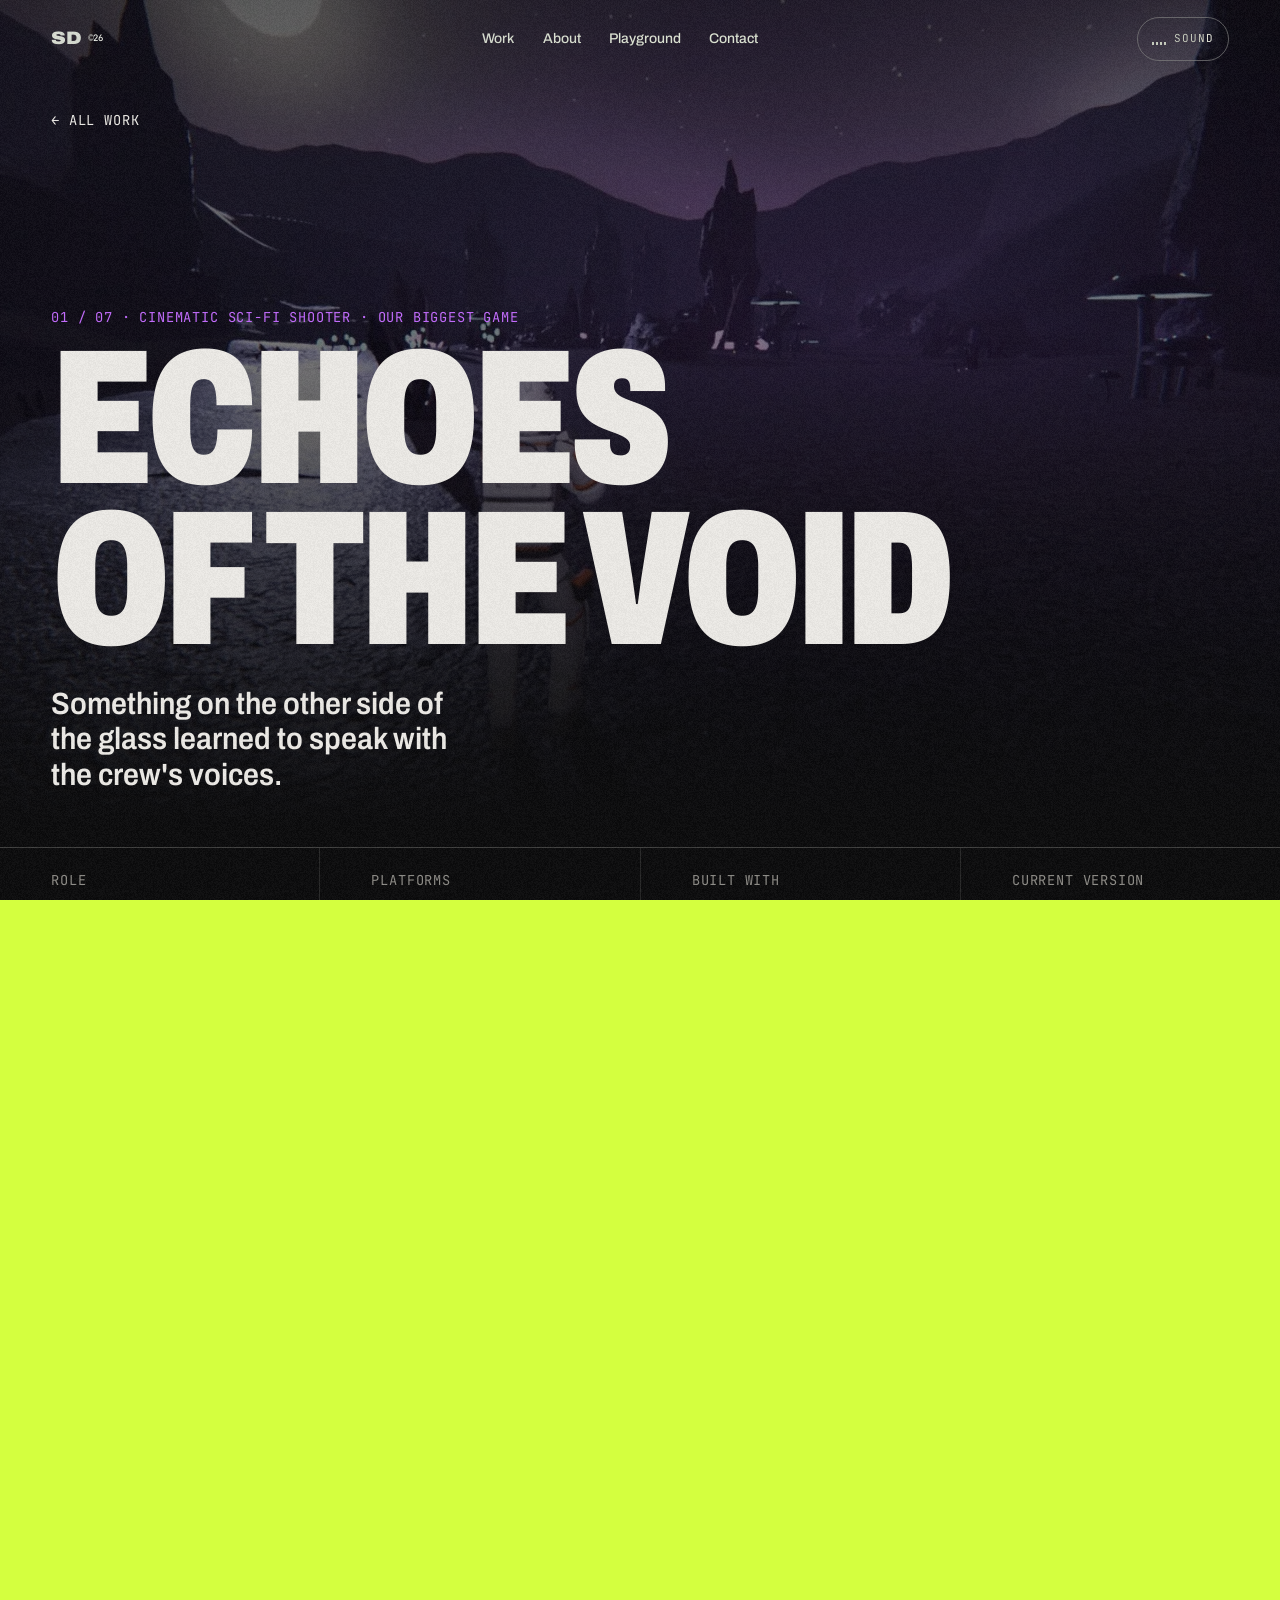
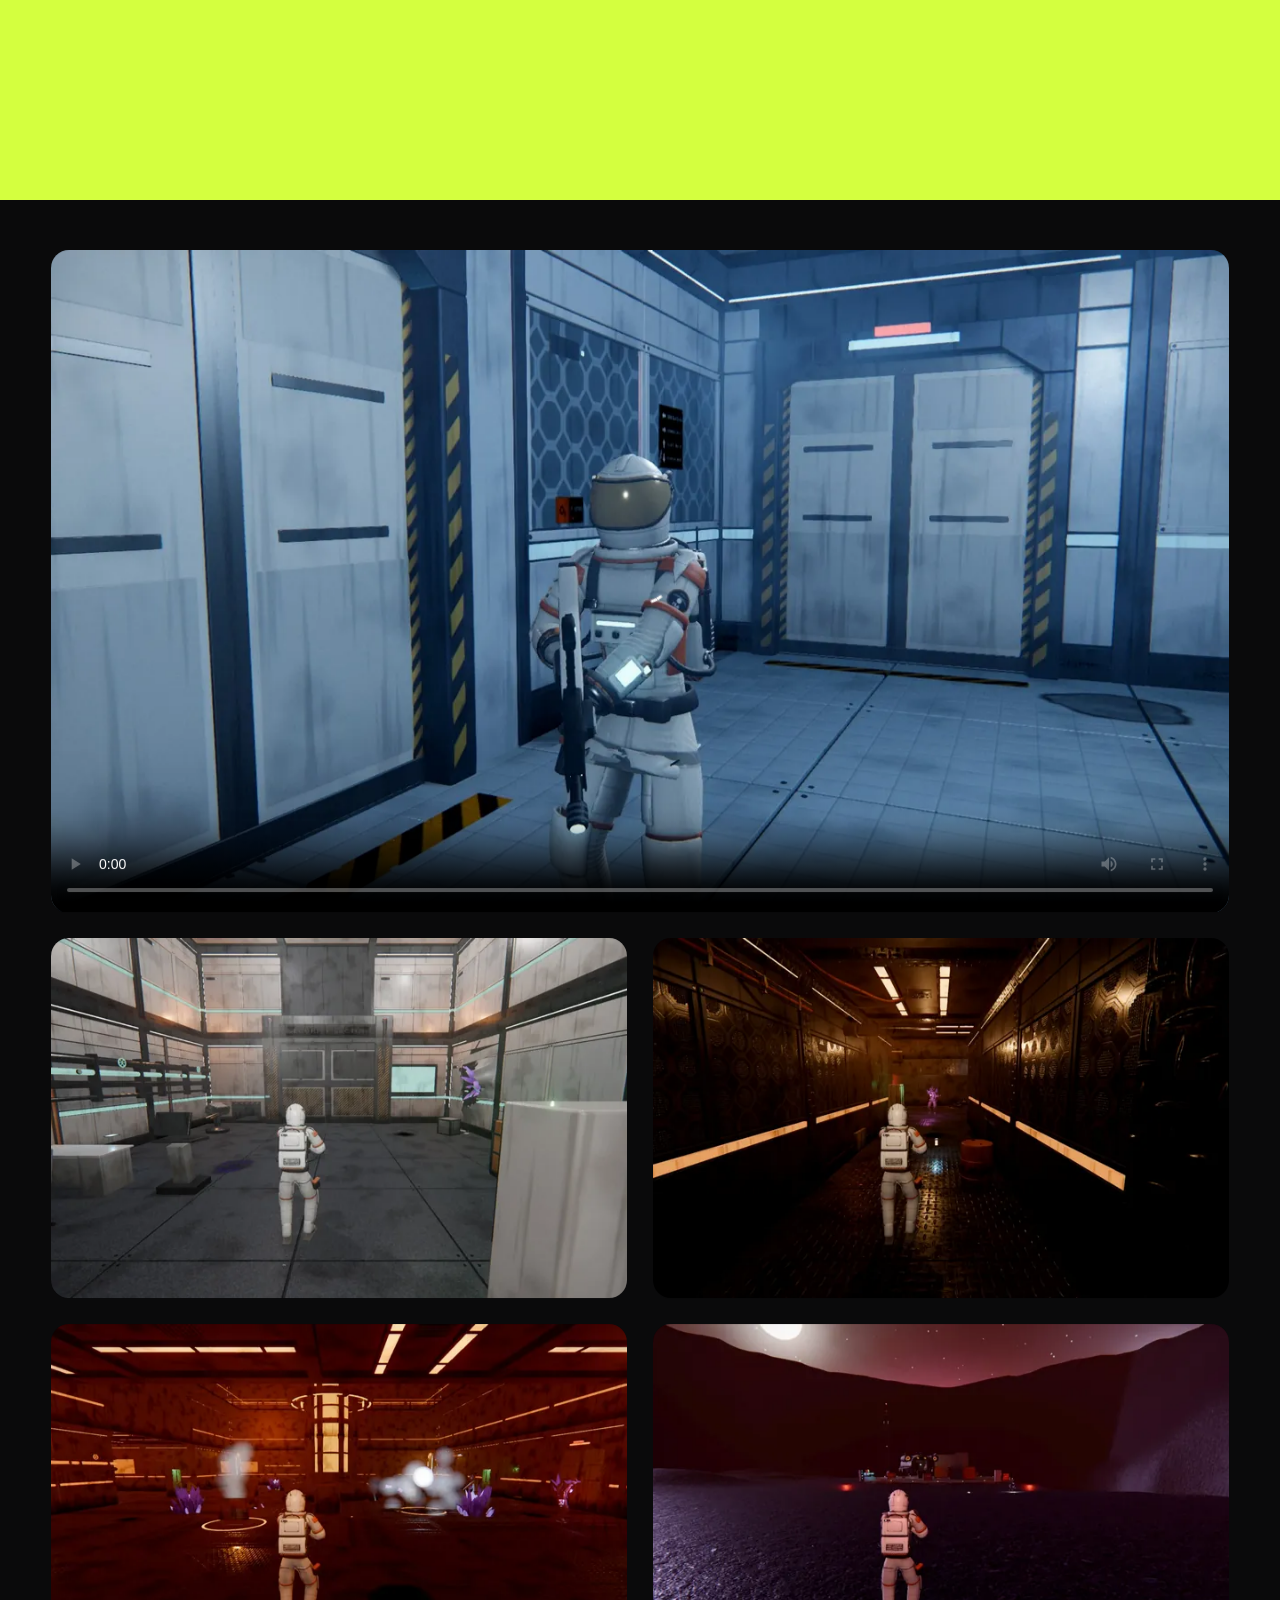
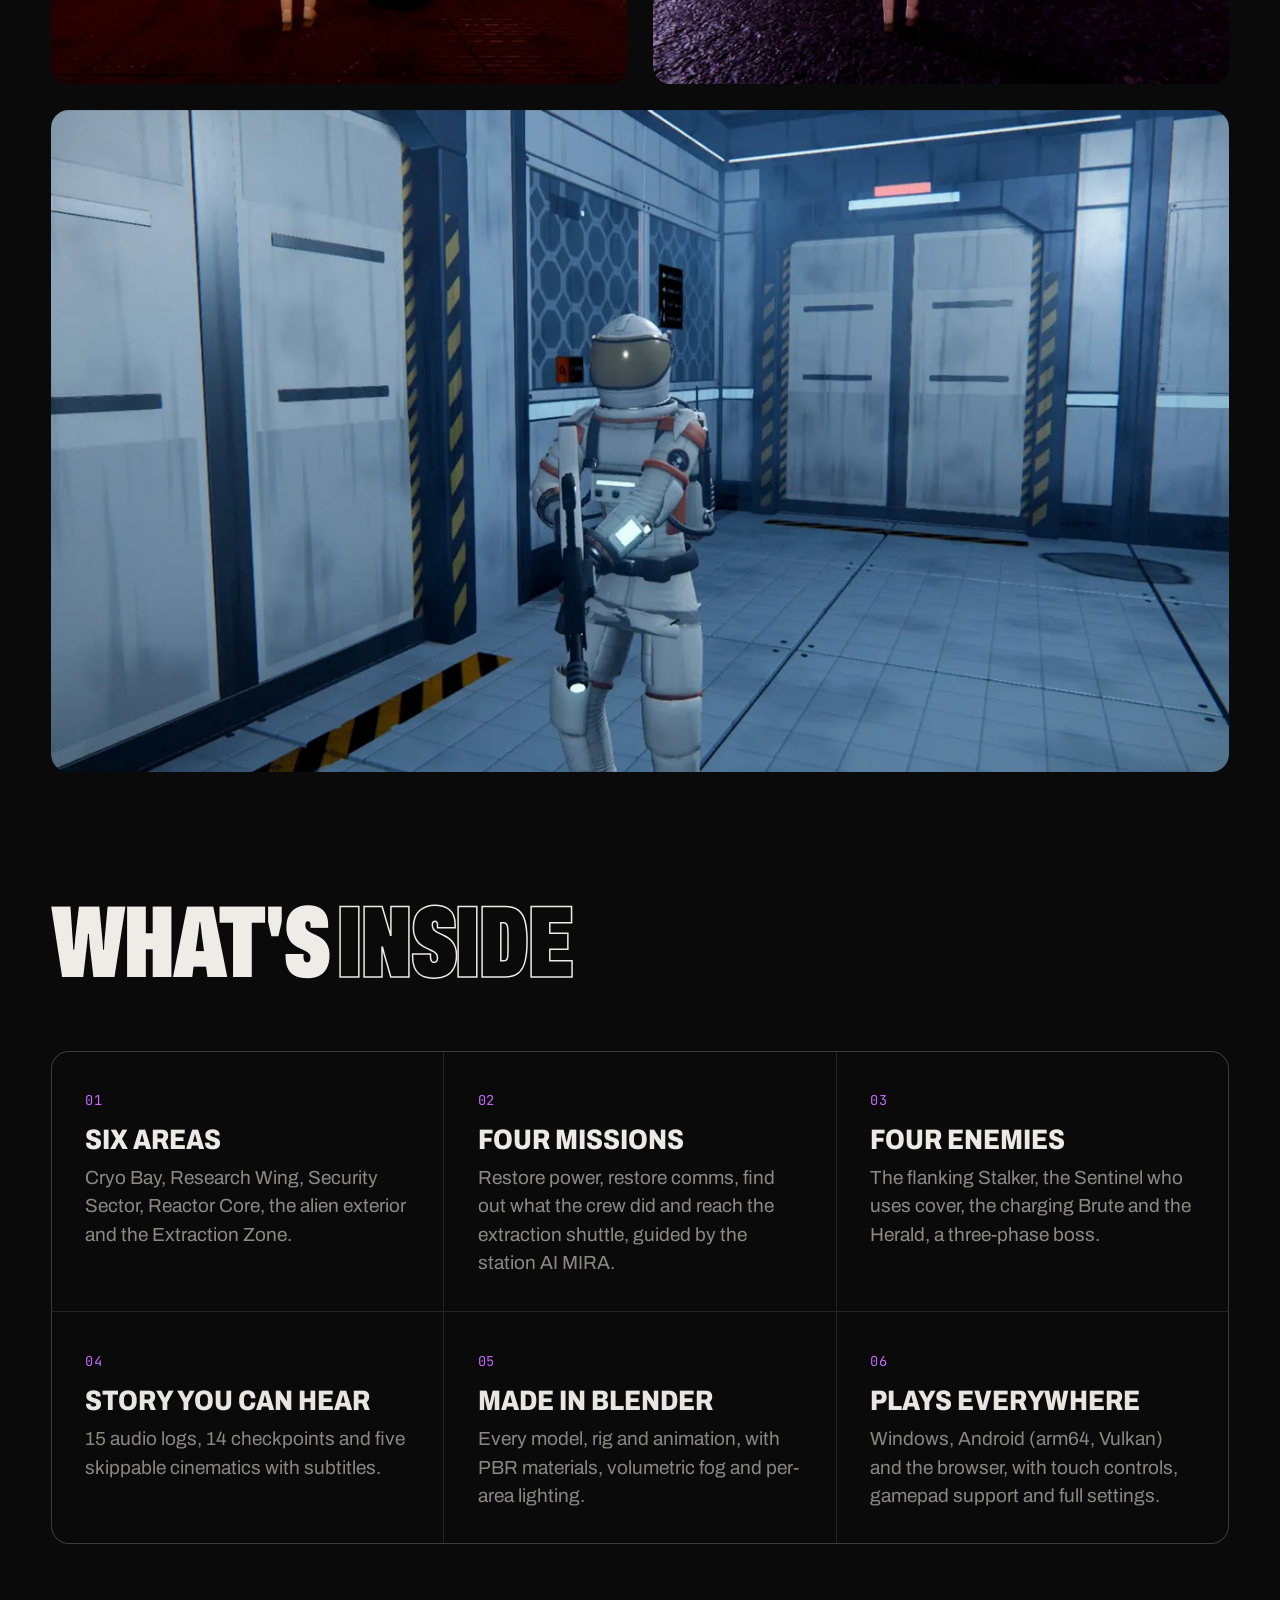
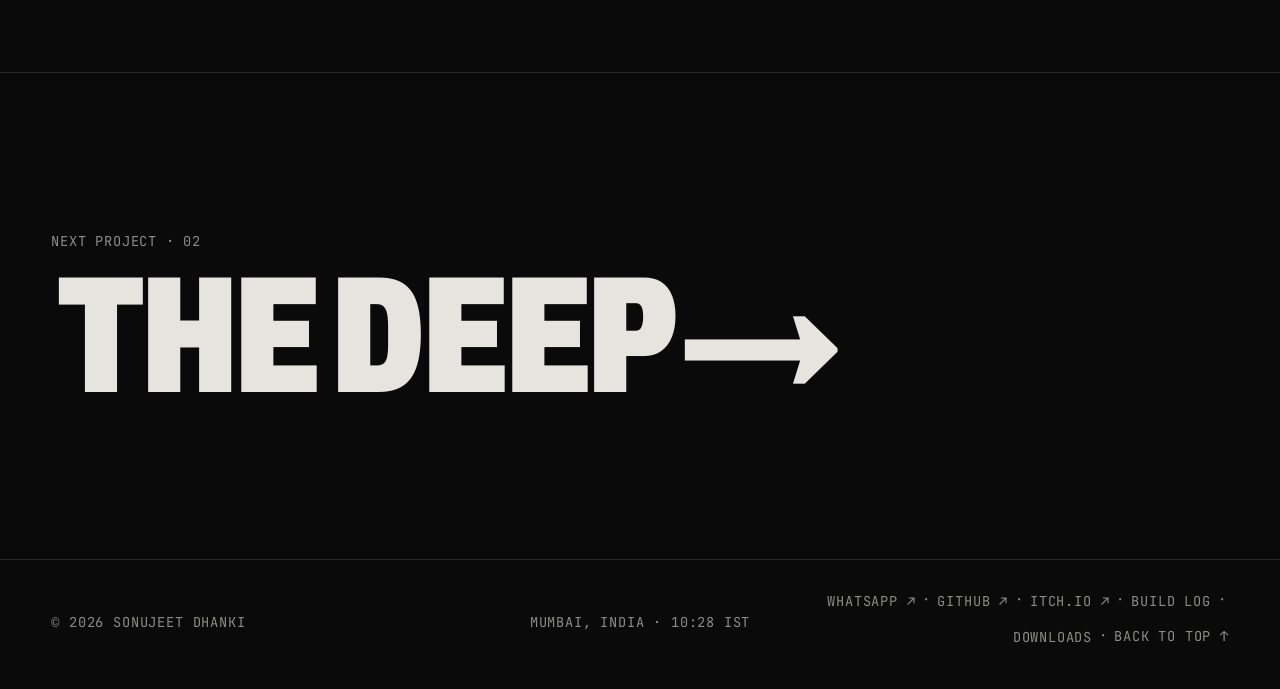
==== commit 0ce4415b: "v2.8 mobile smoothness: trailers load on scroll, avatar mounts on scroll on phones, 1.5x pixel cap o" ====
--- a/work/echoes-of-the-void/index.html
+++ b/work/echoes-of-the-void/index.html
@@ -77,7 +77,7 @@
     <div><p>A cinematic third-person sci-fi shooter made in Godot 4.7, with every model, rig and animation made in Blender. NYX-7 is a tidally locked alien world in permanent violet twilight. ORPHEUS Research Station was built 2 km from the Spire, a black monolith that broadcasts structured signals. Then the Spire sang, and the station went dark. For 41 days it has been broadcasting toward Earth in Dr. Iyer&#x27;s voice: &quot;Come to us.&quot; You are Specialist Kabir Rao, woken from medical stasis on day 153.</p><p>Guided by the station AI MIRA, restore power, restore comms, find out what the crew did, warn Earth not to answer, and reach the extraction shuttle.</p><div class="case-links"><a class="btn magnetic" href="https://echoes-of-the-void.sites.tab.bot/" rel="noopener">Play in browser <span class="arr" aria-hidden="true">→</span></a><a class="btn btn--ghost magnetic" href="https://echoes-downloads.sites.tab.bot/download/" rel="noopener">Download for Windows · Android <span class="arr" aria-hidden="true">→</span></a><a class="btn btn--ghost magnetic" href="https://sonujeet.itch.io/echoes-of-the-void" rel="noopener">Get it on itch.io <span class="arr" aria-hidden="true">→</span></a></div><p class="mono" style="color:var(--mute);margin-top:18px">The browser version is for desktop browsers and downloads about 172 MB the first time. The Windows build looks and runs best.</p></div>
   </section>
   <div class="gallery">
-  <div class="wide rv"><video class="trailer" controls playsinline preload="none" poster="../../assets/img/eco-cryo-1280.webp" src="../../assets/media/eco-trailer.mp4" aria-label="ECHOES OF THE VOID gameplay trailer"></video></div>
+  <div class="wide rv"><video class="trailer" controls playsinline preload="none" poster="../../assets/img/eco-cryo-1280.webp" data-src="../../assets/media/eco-trailer.mp4" aria-label="ECHOES OF THE VOID gameplay trailer"></video></div>
   <div class="two"><div class="wide rv"><img src="../../assets/img/eco-research-1280.webp" srcset="../../assets/img/eco-research-720.webp 720w, ../../assets/img/eco-research-1280.webp 1280w" sizes="(max-width:700px) 92vw, 46vw" alt="ECHOES OF THE VOID: the Research Wing" width="1280" height="720" loading="lazy" decoding="async"></div><div class="wide rv"><img src="../../assets/img/eco-security-1280.webp" srcset="../../assets/img/eco-security-720.webp 720w, ../../assets/img/eco-security-1280.webp 1280w" sizes="(max-width:700px) 92vw, 46vw" alt="ECHOES OF THE VOID: the Security Sector" width="1280" height="720" loading="lazy" decoding="async"></div></div>
   <div class="two"><div class="wide rv"><img src="../../assets/img/eco-reactor-1280.webp" srcset="../../assets/img/eco-reactor-720.webp 720w, ../../assets/img/eco-reactor-1280.webp 1280w" sizes="(max-width:700px) 92vw, 46vw" alt="ECHOES OF THE VOID: the Reactor Core" width="1280" height="720" loading="lazy" decoding="async"></div><div class="wide rv"><img src="../../assets/img/eco-extraction-1280.webp" srcset="../../assets/img/eco-extraction-720.webp 720w, ../../assets/img/eco-extraction-1280.webp 1280w" sizes="(max-width:700px) 92vw, 46vw" alt="ECHOES OF THE VOID: the Extraction Zone" width="1280" height="720" loading="lazy" decoding="async"></div></div>
   <div class="wide rv"><img src="../../assets/img/eco-cryo-1280.webp" srcset="../../assets/img/eco-cryo-720.webp 720w, ../../assets/img/eco-cryo-1280.webp 1280w" sizes="92vw" alt="ECHOES OF THE VOID: Specialist Kabir Rao in the Cryo Bay" width="1280" height="720" loading="lazy" decoding="async"></div>
--- a/assets/css/v27.css
+++ b/assets/css/v27.css
@@ -46,3 +46,6 @@
 .dl__none{font-size:13px;opacity:.7;margin-top:8px}
 .dl__hint{font-size:13px;opacity:.7;margin-top:18px}
 @media (max-width:600px){.games__grid{grid-template-columns:1fr}.dl__btn{min-width:0;width:100%}}
+
+/* v2.8: no backdrop blur on phones (blur repaints on every scroll frame) */
+@media (max-width:820px){.pill,.game,.game__msg,.feature__play{-webkit-backdrop-filter:none!important;backdrop-filter:none!important}}
